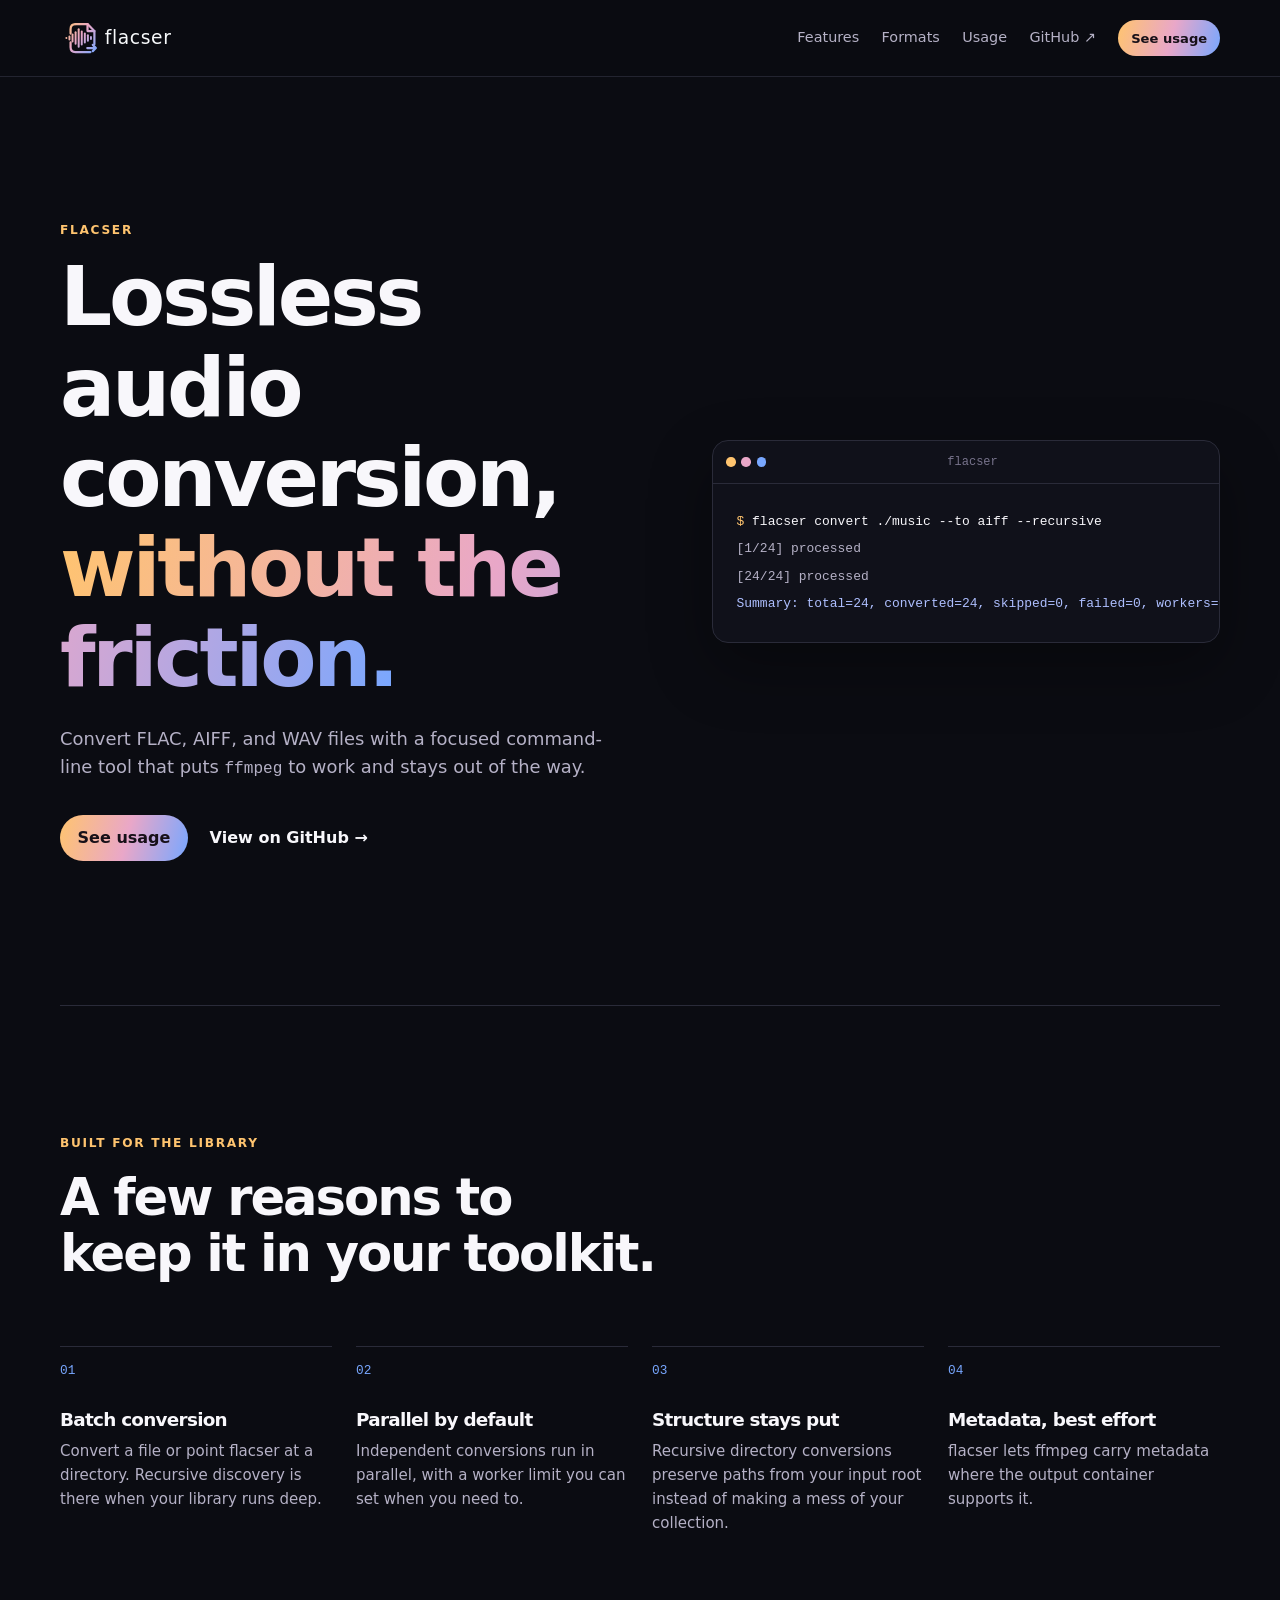
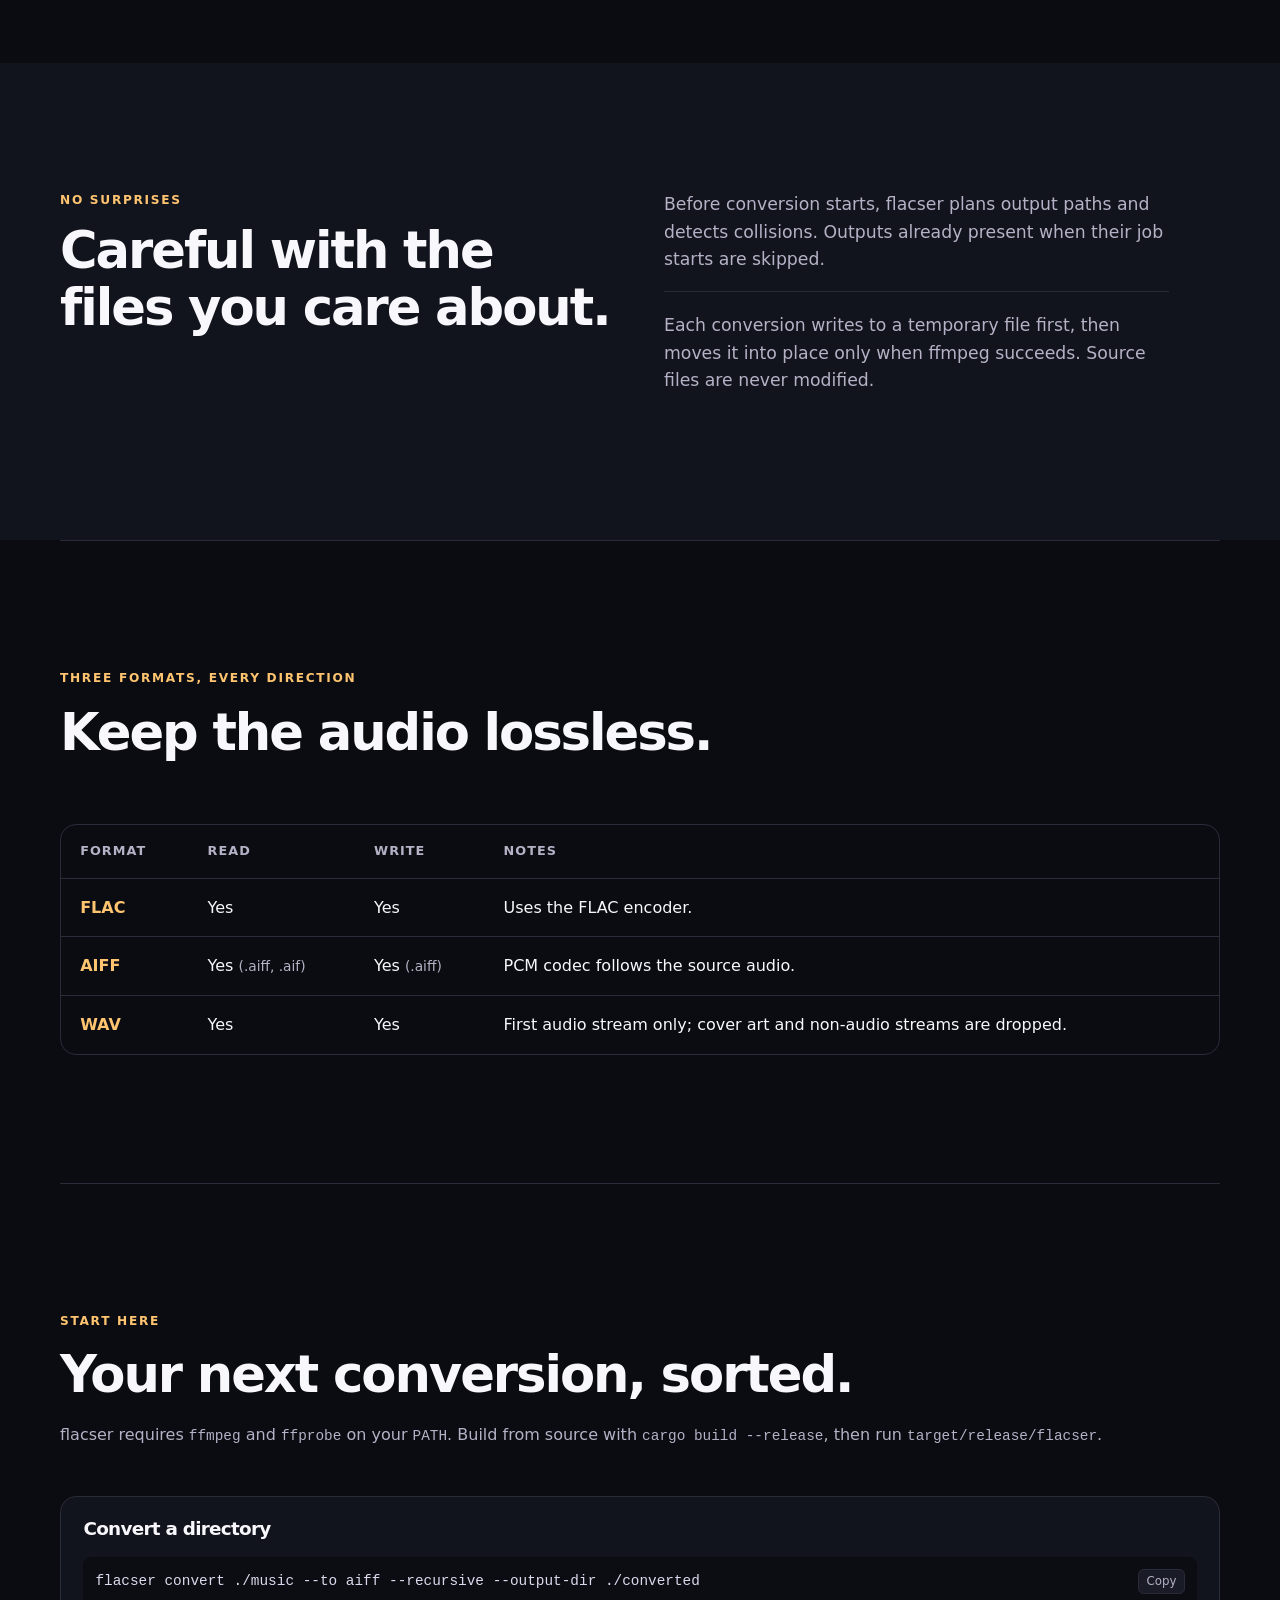
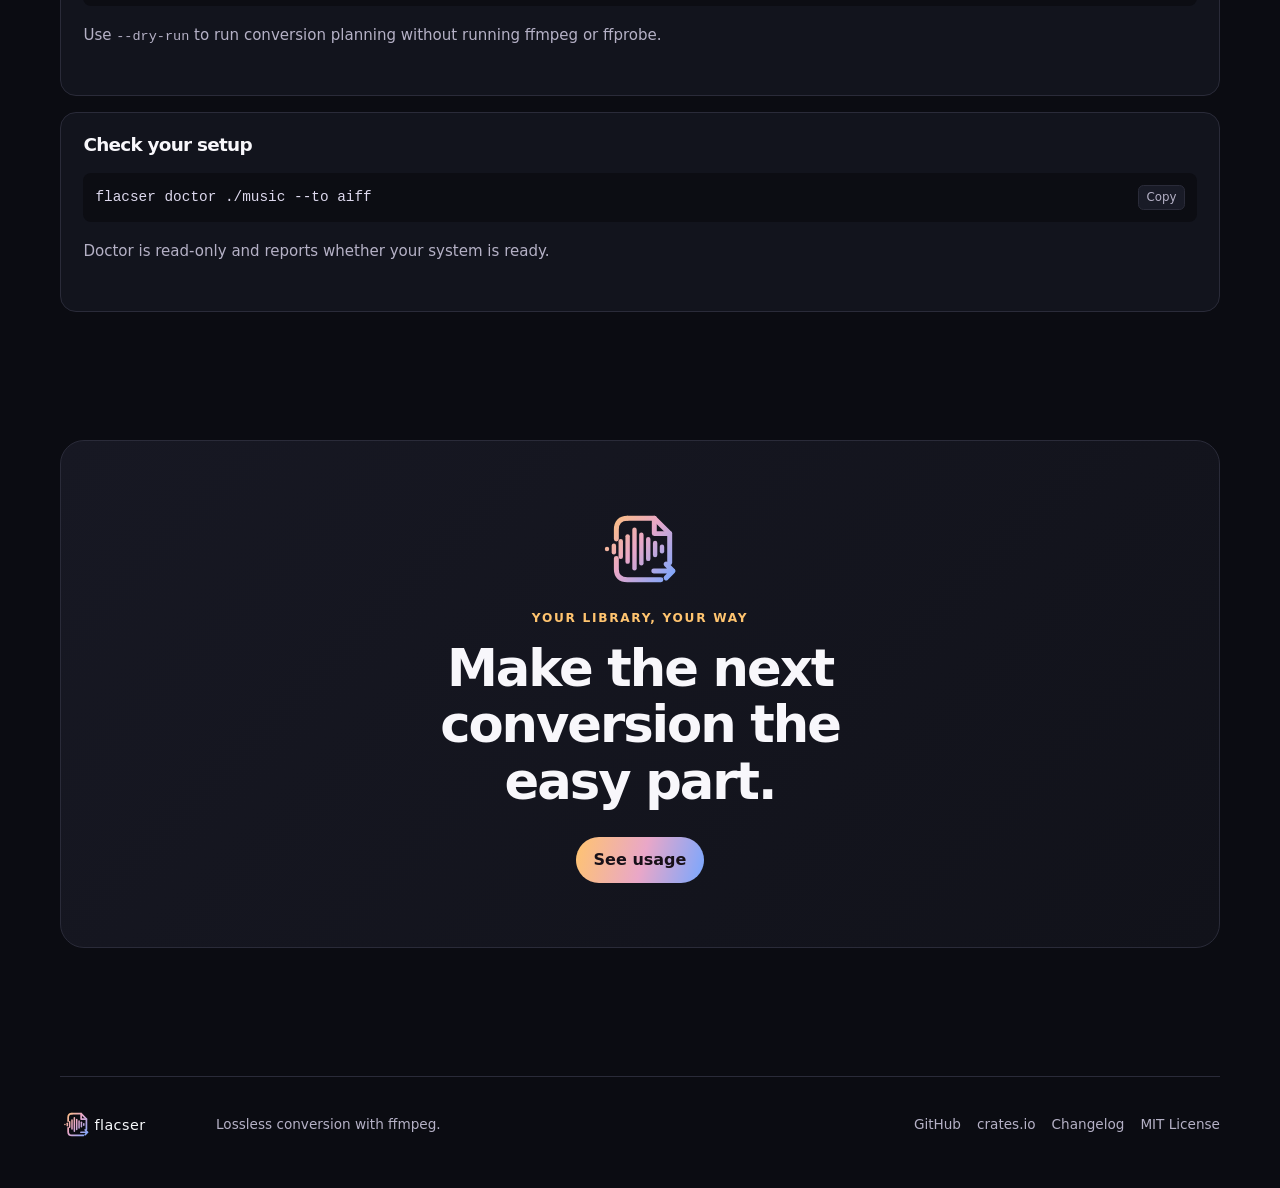
==== website/index.html @ b28b5062 "docs: add flacser landing page" ====
<!doctype html>
<html lang="en">
<head>
  <meta charset="utf-8">
  <meta name="viewport" content="width=device-width, initial-scale=1">
  <title>flacser — Lossless audio conversion, without the friction.</title>
  <meta name="description" content="A fast CLI for converting FLAC, AIFF, and WAV files with ffmpeg.">
  <link rel="canonical" href="https://chrizzlekicks.github.io/flacser/">
  <link rel="icon" href="assets/brand/flacser-icon.svg" type="image/svg+xml">
  <meta property="og:title" content="flacser — Lossless audio conversion, without the friction.">
  <meta property="og:description" content="Convert FLAC, AIFF, and WAV files with a focused CLI built on ffmpeg.">
  <meta property="og:type" content="website">
  <meta property="og:url" content="https://chrizzlekicks.github.io/flacser/">
  <meta property="og:image" content="https://chrizzlekicks.github.io/flacser/assets/images/social-preview.png">
  <meta name="twitter:card" content="summary_large_image">
  <link rel="stylesheet" href="styles.css">
  <script src="script.js" defer></script>
</head>
<body>
  <a class="skip-link" href="#main">Skip to content</a>
  <header class="site-header">
    <nav class="nav container" aria-label="Primary navigation">
      <a class="brand" href="#top" aria-label="flacser home"><img src="assets/brand/flacser-horizontal-dark.svg" alt="flacser"></a>
      <button class="menu-button" type="button" aria-expanded="false" aria-controls="nav-links">Menu</button>
      <div class="nav-links" id="nav-links">
        <a href="#features">Features</a>
        <a href="#formats">Formats</a>
        <a href="#install">Usage</a>
        <a href="https://github.com/chrizzlekicks/flacser">GitHub <span aria-hidden="true">↗</span></a>
        <a class="button button-small" href="#install">See usage</a>
      </div>
    </nav>
  </header>

  <main id="main">
    <section class="hero container" id="top">
      <div class="hero-copy">
        <p class="eyebrow">flacser</p>
        <h1>Lossless audio conversion, <span>without the friction.</span></h1>
        <p class="lede">Convert FLAC, AIFF, and WAV files with a focused command-line tool that puts <code>ffmpeg</code> to work and stays out of the way.</p>
        <div class="actions">
          <a class="button" href="#install">See usage</a>
          <a class="text-link" href="https://github.com/chrizzlekicks/flacser">View on GitHub <span aria-hidden="true">→</span></a>
        </div>
      </div>
      <div class="terminal" aria-label="Terminal example">
        <div class="terminal-bar"><span></span><span></span><span></span><p>flacser</p></div>
        <pre><code><span class="prompt">$</span> flacser convert ./music --to aiff --recursive
<span class="muted">[1/24] processed</span>
<span class="muted">[24/24] processed</span>
<span class="success">Summary: total=24, converted=24, skipped=0, failed=0, workers=7</span></code></pre>
      </div>
    </section>

    <section class="section container" id="features" aria-labelledby="features-title">
      <div class="section-heading"><p class="eyebrow">Built for the library</p><h2 id="features-title">A few reasons to keep it in your toolkit.</h2></div>
      <div class="benefits">
        <article><span class="number">01</span><h3>Batch conversion</h3><p>Convert a file or point flacser at a directory. Recursive discovery is there when your library runs deep.</p></article>
        <article><span class="number">02</span><h3>Parallel by default</h3><p>Independent conversions run in parallel, with a worker limit you can set when you need to.</p></article>
        <article><span class="number">03</span><h3>Structure stays put</h3><p>Recursive directory conversions preserve paths from your input root instead of making a mess of your collection.</p></article>
        <article><span class="number">04</span><h3>Metadata, best effort</h3><p>flacser lets ffmpeg carry metadata where the output container supports it.</p></article>
      </div>
    </section>

    <section class="safety-wrap" id="safety" aria-labelledby="safety-title">
      <div class="section container safety">
        <div><p class="eyebrow">No surprises</p><h2 id="safety-title">Careful with the files you care about.</h2></div>
        <div class="safety-copy"><p>Before conversion starts, flacser plans output paths and detects collisions. Outputs already present when their job starts are skipped.</p><p>Each conversion writes to a temporary file first, then moves it into place only when ffmpeg succeeds. Source files are never modified.</p></div>
      </div>
    </section>

    <section class="section container" id="formats" aria-labelledby="formats-title">
      <div class="section-heading"><p class="eyebrow">Three formats, every direction</p><h2 id="formats-title">Keep the audio lossless.</h2></div>
      <div class="format-table" role="region" aria-label="Supported conversion formats" tabindex="0">
        <table>
          <thead><tr><th scope="col">Format</th><th scope="col">Read</th><th scope="col">Write</th><th scope="col">Notes</th></tr></thead>
          <tbody>
            <tr><th scope="row">FLAC</th><td data-label="Read">Yes</td><td data-label="Write">Yes</td><td data-label="Notes">Uses the FLAC encoder.</td></tr>
            <tr><th scope="row">AIFF</th><td data-label="Read">Yes <span class="subtle">(.aiff, .aif)</span></td><td data-label="Write">Yes <span class="subtle">(.aiff)</span></td><td data-label="Notes">PCM codec follows the source audio.</td></tr>
            <tr><th scope="row">WAV</th><td data-label="Read">Yes</td><td data-label="Write">Yes</td><td data-label="Notes">First audio stream only; cover art and non-audio streams are dropped.</td></tr>
          </tbody>
        </table>
      </div>
    </section>

    <section class="section container install" id="install" aria-labelledby="install-title">
      <div class="section-heading"><p class="eyebrow">Start here</p><h2 id="install-title">Your next conversion, sorted.</h2><p>flacser requires <code>ffmpeg</code> and <code>ffprobe</code> on your <code>PATH</code>. Build from source with <code>cargo build --release</code>, then run <code>target/release/flacser</code>.</p></div>
      <div class="code-grid">
        <article class="code-card"><h3>Convert a directory</h3><div class="command"><code>flacser convert ./music --to aiff --recursive --output-dir ./converted</code><button type="button" class="copy-button" data-copy="flacser convert ./music --to aiff --recursive --output-dir ./converted" aria-label="Copy conversion command">Copy</button></div><p>Use <code>--dry-run</code> to run conversion planning without running ffmpeg or ffprobe.</p></article>
        <article class="code-card"><h3>Check your setup</h3><div class="command"><code>flacser doctor ./music --to aiff</code><button type="button" class="copy-button" data-copy="flacser doctor ./music --to aiff" aria-label="Copy doctor command">Copy</button></div><p>Doctor is read-only and reports whether your system is ready.</p></article>
      </div>
    </section>

    <section class="final-cta container" aria-labelledby="cta-title">
      <img src="assets/brand/flacser-icon.svg" alt="" width="88" height="88">
      <p class="eyebrow">Your library, your way</p><h2 id="cta-title">Make the next conversion the easy part.</h2>
      <a class="button" href="#install">See usage</a>
    </section>
  </main>

  <footer class="footer container">
    <img src="assets/brand/flacser-horizontal-dark.svg" alt="flacser">
    <p>Lossless conversion with ffmpeg.</p>
    <div><a href="https://github.com/chrizzlekicks/flacser">GitHub</a><a href="https://crates.io/crates/flacser">crates.io</a><a href="https://github.com/chrizzlekicks/flacser/blob/main/CHANGELOG.md">Changelog</a><a href="https://github.com/chrizzlekicks/flacser/blob/main/LICENSE">MIT License</a></div>
  </footer>
</body>
</html>
---- website/styles.css ----
:root {
  --bg: #0b0c12;
  --surface: #12141d;
  --surface-raised: #191b27;
  --text: #f8f7fb;
  --muted: #b5b1c6;
  --faint: #77738b;
  --line: #2a2b39;
  --peach: #ffc46f;
  --pink: #e9a7c8;
  --blue: #78a7ff;
  --gradient: linear-gradient(105deg, var(--peach), var(--pink) 52%, var(--blue));
  --sans: "Nunito Sans", "Avenir Next", "Segoe UI", system-ui, sans-serif;
  --mono: "SFMono-Regular", Consolas, "Liberation Mono", monospace;
  --max: 1160px;
  --space: clamp(1.25rem, 3vw, 2rem);
  --radius: 1rem;
}

* { box-sizing: border-box; }
html { scroll-behavior: smooth; }
body { margin: 0; color: var(--text); background: var(--bg); font-family: var(--sans); font-size: 1rem; line-height: 1.6; }
a { color: inherit; text-decoration: none; }
img { display: block; max-width: 100%; }
code, pre { font-family: var(--mono); }
code { font-size: .9em; }
:focus-visible { outline: 3px solid var(--peach); outline-offset: 4px; }
.skip-link { position: fixed; z-index: 10; top: 1rem; left: 1rem; padding: .55rem 1rem; color: #171018; background: var(--peach); transform: translateY(-200%); }
.skip-link:focus { transform: translateY(0); }
.container { width: min(var(--max), calc(100% - 2 * var(--space))); margin-inline: auto; }

.site-header { position: sticky; top: 0; z-index: 4; border-bottom: 1px solid color-mix(in srgb, var(--line) 80%, transparent); background: color-mix(in srgb, var(--bg) 92%, transparent); backdrop-filter: blur(12px); }
.nav { min-height: 4.75rem; display: flex; align-items: center; justify-content: space-between; gap: 1.5rem; }
.brand img { width: 10.75rem; }
.nav-links { display: flex; align-items: center; gap: 1.4rem; color: var(--muted); font-size: .9rem; }
.nav-links > a:not(.button):hover, .footer a:hover, .text-link:hover { color: var(--text); }
.menu-button { display: none; border: 0; padding: .5rem; color: var(--text); background: none; font: inherit; }
.button { display: inline-flex; align-items: center; justify-content: center; min-height: 2.8rem; padding: .65rem 1.1rem; border-radius: 999px; color: #171018; background: var(--gradient); font-weight: 800; transition: transform .2s ease, filter .2s ease; }
.button:hover { transform: translateY(-2px); filter: brightness(1.08); }
.button-small { min-height: 2.25rem; padding: .4rem .8rem; font-size: .82rem; }

.hero { display: grid; grid-template-columns: 1.05fr .95fr; align-items: center; gap: clamp(2.5rem, 7vw, 7rem); min-height: min(760px, calc(100vh - 4.75rem)); padding-block: clamp(5rem, 12vw, 9rem); }
.eyebrow { margin: 0 0 .75rem; color: var(--peach); font-size: .76rem; font-weight: 800; letter-spacing: .14em; text-transform: uppercase; }
h1, h2, h3, p { margin-top: 0; }
h1, h2, h3 { line-height: 1.1; letter-spacing: -.04em; }
h1 { max-width: 11ch; margin-bottom: 1.35rem; font-size: clamp(3rem, 6.4vw, 5.8rem); }
h1 span { background: var(--gradient); -webkit-background-clip: text; background-clip: text; color: transparent; }
h2 { max-width: 18ch; margin-bottom: 1rem; font-size: clamp(2.15rem, 4vw, 3.5rem); }
h3 { margin-bottom: .55rem; font-size: 1.15rem; }
.lede, .section-heading > p:not(.eyebrow), .benefits p, .safety-copy, .code-card p { color: var(--muted); }
.lede { max-width: 52ch; font-size: 1.12rem; }
.actions { display: flex; align-items: center; flex-wrap: wrap; gap: 1.35rem; margin-top: 2rem; }
.text-link { font-weight: 800; }
.terminal { overflow: hidden; border: 1px solid var(--line); border-radius: var(--radius); background: #10111a; box-shadow: 0 1.5rem 4rem #0005; }
.terminal-bar { display: flex; align-items: center; gap: .35rem; min-height: 2.7rem; padding: 0 .85rem; border-bottom: 1px solid var(--line); }
.terminal-bar span { width: .6rem; height: .6rem; border-radius: 50%; background: var(--faint); }
.terminal-bar span:first-child { background: var(--peach); }.terminal-bar span:nth-child(2) { background: var(--pink); }.terminal-bar span:nth-child(3) { background: var(--blue); }
.terminal-bar p { margin: 0 auto; color: var(--faint); font: .75rem var(--mono); transform: translateX(-1rem); }
pre { overflow: auto; margin: 0; padding: 1.5rem; font-size: clamp(.72rem, 1.5vw, .9rem); line-height: 1.9; }
.prompt { color: var(--peach); }.muted { color: var(--muted); }.success { color: #aebfff; }

.section { padding-block: clamp(5rem, 10vw, 8rem); border-top: 1px solid var(--line); }
.section-heading { display: grid; gap: .2rem; margin-bottom: 3rem; }
.section-heading h2 { max-width: 24ch; text-wrap: balance; }
.section-heading > p:not(.eyebrow) { margin-bottom: 0; }
.benefits { display: grid; grid-template-columns: repeat(4, 1fr); gap: 1.5rem; }
.benefits article { padding-top: 1rem; border-top: 1px solid var(--line); }
.benefits p, .code-card p { margin-bottom: 0; font-size: .94rem; }
.number { display: block; margin-bottom: 2rem; color: var(--blue); font: .8rem var(--mono); }
.safety-wrap { background: var(--surface); }
.safety { display: grid; grid-template-columns: 1fr 1fr; gap: 3rem; border-top: 0; }
.safety-copy { max-width: 46ch; font-size: 1.08rem; }
.safety-copy p + p { padding-top: 1.25rem; border-top: 1px solid var(--line); }
.format-table { overflow-x: auto; border: 1px solid var(--line); border-radius: var(--radius); }
table { width: 100%; border-collapse: collapse; text-align: left; }
th, td { padding: 1rem 1.2rem; border-bottom: 1px solid var(--line); }
thead { color: var(--muted); font-size: .8rem; text-transform: uppercase; letter-spacing: .08em; } tbody tr:last-child > * { border-bottom: 0; } tbody th { color: var(--peach); } .subtle { color: var(--muted); font-size: .86em; }
.code-grid { display: grid; grid-template-columns: 1fr; grid-auto-rows: 1fr; gap: 1rem; }
.code-card { min-height: 12.5rem; padding: 1.4rem; border: 1px solid var(--line); border-radius: var(--radius); background: var(--surface); }
.command { display: flex; align-items: center; justify-content: space-between; gap: .75rem; margin: 1.1rem 0; padding: .75rem; border-radius: .5rem; color: #ddd8ed; background: #0c0d13; }
.command code { overflow-x: auto; white-space: nowrap; }.copy-button { flex: none; border: 1px solid var(--line); border-radius: .35rem; padding: .28rem .45rem; color: var(--muted); background: var(--surface-raised); font: .74rem var(--sans); cursor: pointer; }.copy-button:hover { color: var(--text); }
.final-cta { margin-bottom: clamp(5rem, 10vw, 8rem); padding: clamp(2rem, 6vw, 4rem); border: 1px solid var(--line); border-radius: calc(var(--radius) * 1.5); background: linear-gradient(135deg, #171823, #11121a); text-align: center; }.final-cta img { width: 5.5rem; margin: 0 auto 1rem; }.final-cta h2 { max-width: 15ch; margin-inline: auto; }.final-cta .button { margin-top: .75rem; }
.footer { display: grid; grid-template-columns: auto 1fr auto; align-items: center; gap: 1.5rem; padding: 2rem 0 3rem; border-top: 1px solid var(--line); color: var(--muted); font-size: .85rem; }.footer img { width: 8.25rem; }.footer p { margin: 0; }.footer div { display: flex; flex-wrap: wrap; justify-content: end; gap: 1rem; }

@media (max-width: 800px) { .menu-button { display: block; }.nav-links { display: none; position: absolute; top: 4.75rem; right: var(--space); left: var(--space); align-items: stretch; padding: 1rem; border: 1px solid var(--line); border-radius: 0 0 var(--radius) var(--radius); background: var(--surface); }.nav-links.is-open { display: flex; flex-direction: column; }.nav-links .button { margin-top: .4rem; }.hero, .safety { grid-template-columns: 1fr; }.hero { min-height: auto; }.benefits, .code-grid { grid-template-columns: repeat(2, 1fr); }.footer { grid-template-columns: 1fr; }.footer div { justify-content: start; } }
@media (max-width: 520px) {
  :root { --space: 1rem; }
  .nav { min-height: 4.25rem; }.brand img { width: 9rem; }.nav-links { top: 4.25rem; }
  .hero { gap: 2.5rem; padding-block: 3.5rem; }.hero h1 { font-size: clamp(2.65rem, 13vw, 3.25rem); }
  .benefits, .code-grid { grid-template-columns: 1fr; }.actions { align-items: flex-start; flex-direction: column; gap: 1rem; }.button { width: 100%; }
  .terminal { margin-inline: -.25rem; border-radius: .7rem; }.terminal-bar { min-height: 2.4rem; } pre { padding: 1rem; font-size: .72rem; }
  .format-table { margin-inline: 0; overflow: visible; border: 0; }.format-table table, .format-table tbody, .format-table tr, .format-table th, .format-table td { display: block; width: 100%; }
  .format-table thead { position: absolute; width: 1px; height: 1px; overflow: hidden; clip: rect(0 0 0 0); }.format-table tbody { display: grid; gap: .75rem; }
  .format-table tbody tr { padding: .85rem; border: 1px solid var(--line); border-radius: .7rem; }.format-table tbody th { padding: 0 0 .65rem; border-bottom: 1px solid var(--line); }
  .format-table tbody td { display: grid; grid-template-columns: 5.5rem minmax(0, 1fr); align-items: baseline; gap: .5rem; min-width: 0; padding: .55rem 0; border-bottom: 1px solid var(--line); }.format-table tbody td:last-child { border-bottom: 0; padding-bottom: 0; }.format-table tbody td::before { content: attr(data-label); color: var(--muted); font-size: .78rem; font-weight: 700; text-transform: uppercase; letter-spacing: .06em; }
  .code-card { min-width: 0; padding: 1.1rem; }.command { display: grid; grid-template-columns: minmax(0, 1fr) auto; align-items: start; padding: .65rem; }.command code { min-width: 0; overflow-x: auto; white-space: nowrap; overflow-wrap: normal; }.copy-button { padding: .35rem .4rem; }
  .footer { gap: 1rem; }.footer div { gap: .75rem; }
}
@media (prefers-reduced-motion: reduce) { html { scroll-behavior: auto; } *, *::before, *::after { transition-duration: .01ms !important; animation-duration: .01ms !important; animation-iteration-count: 1 !important; } }
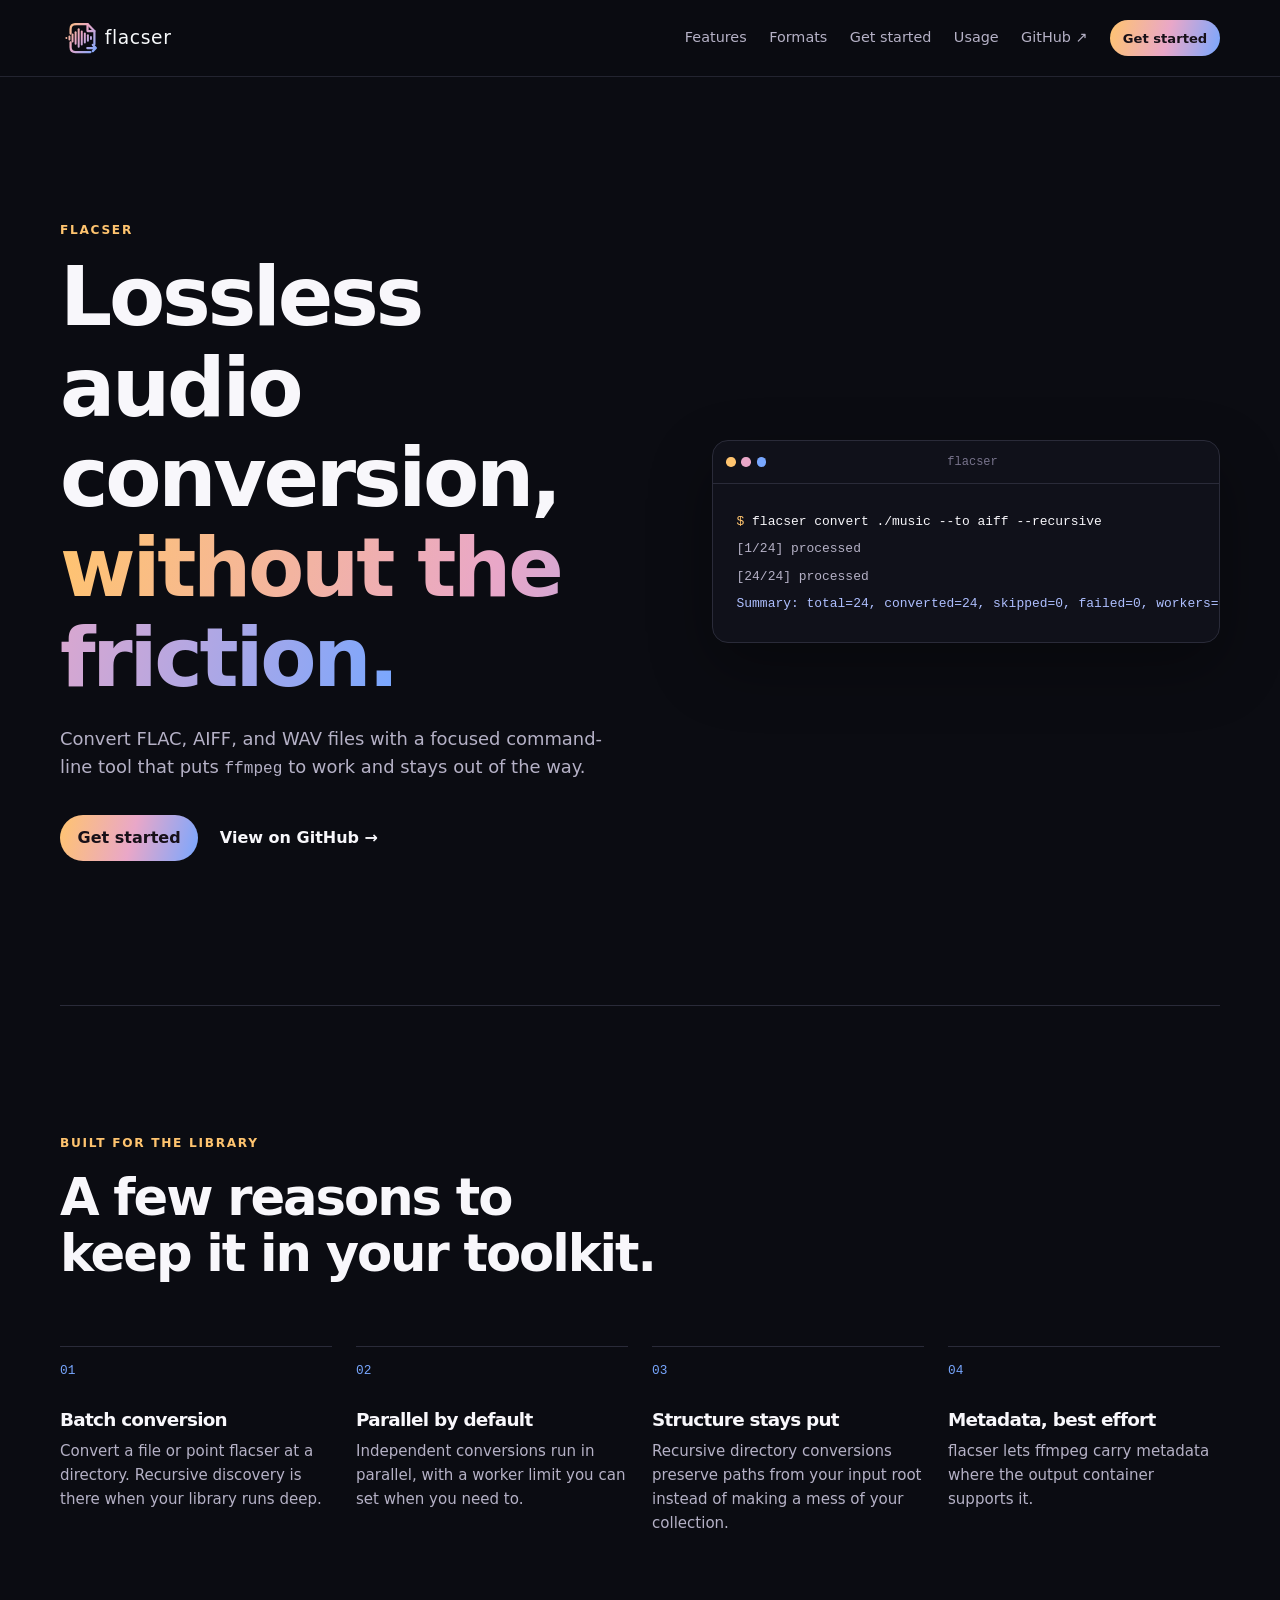
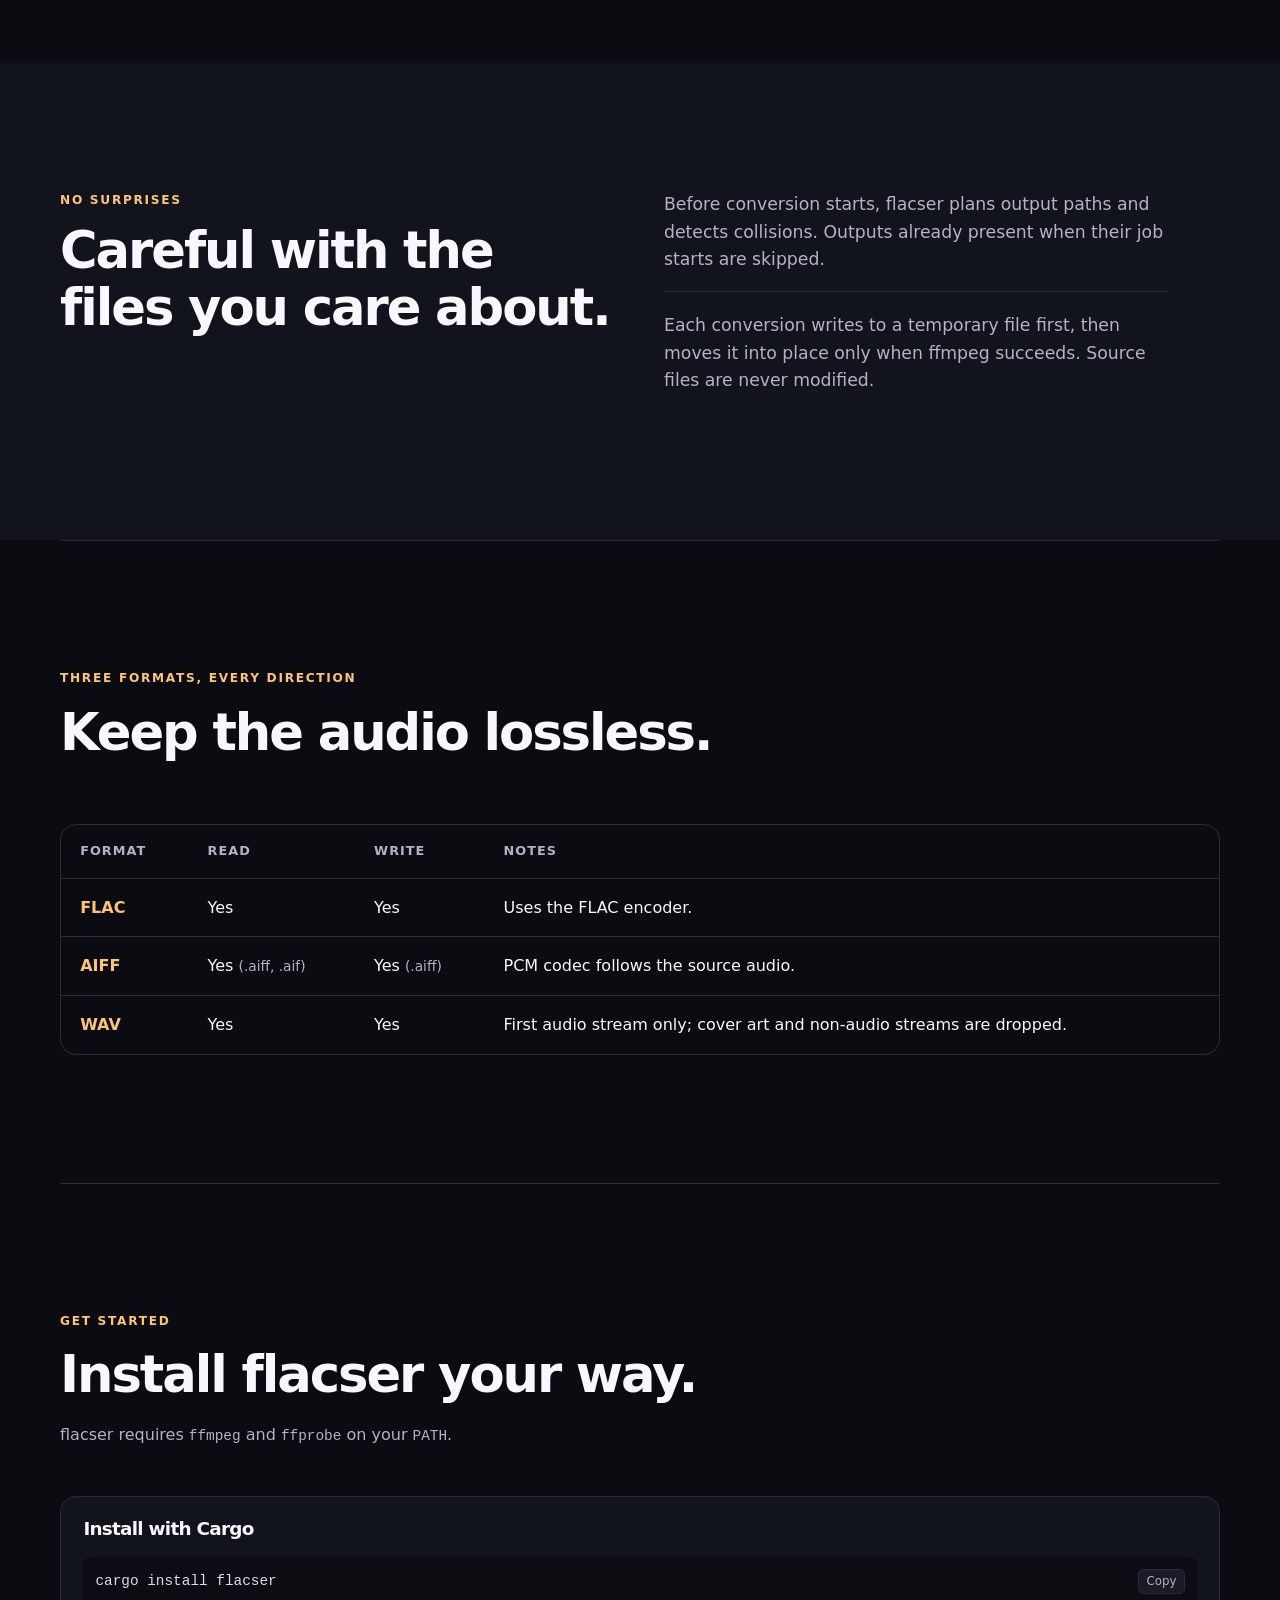
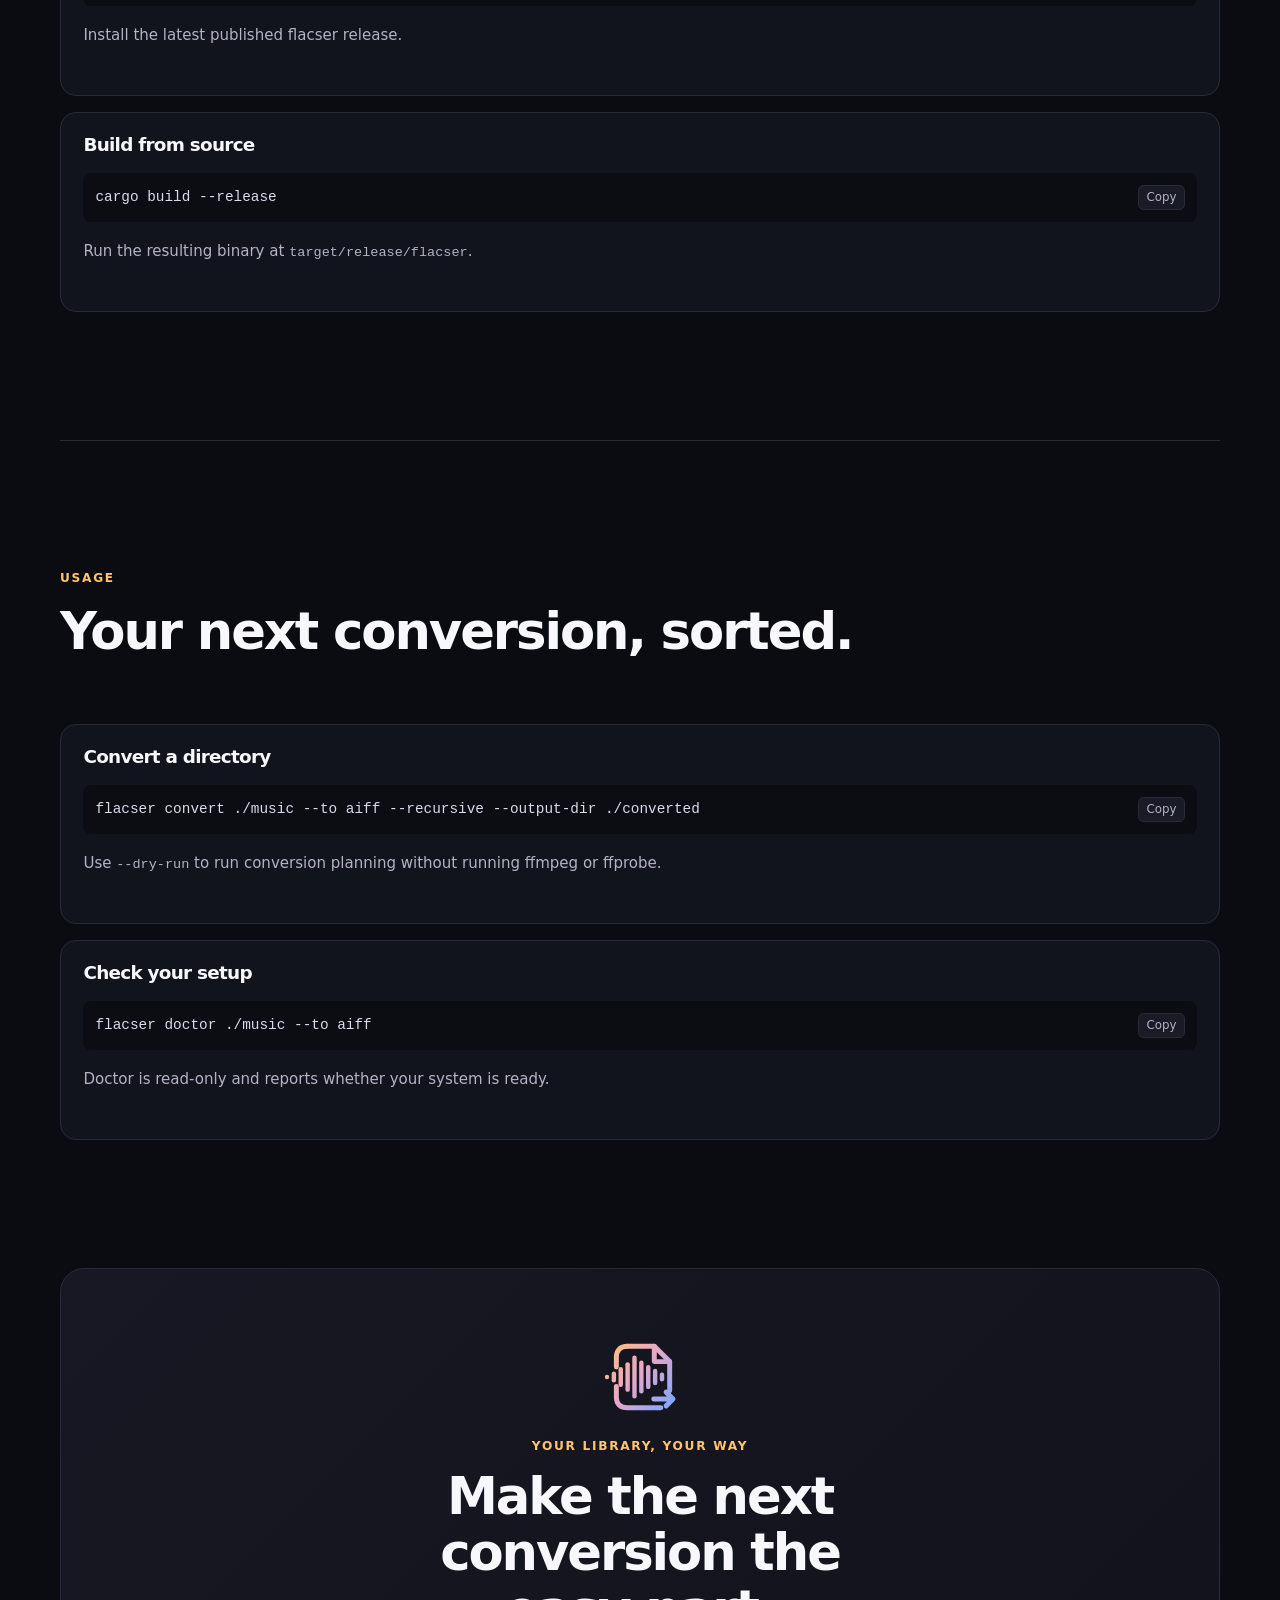
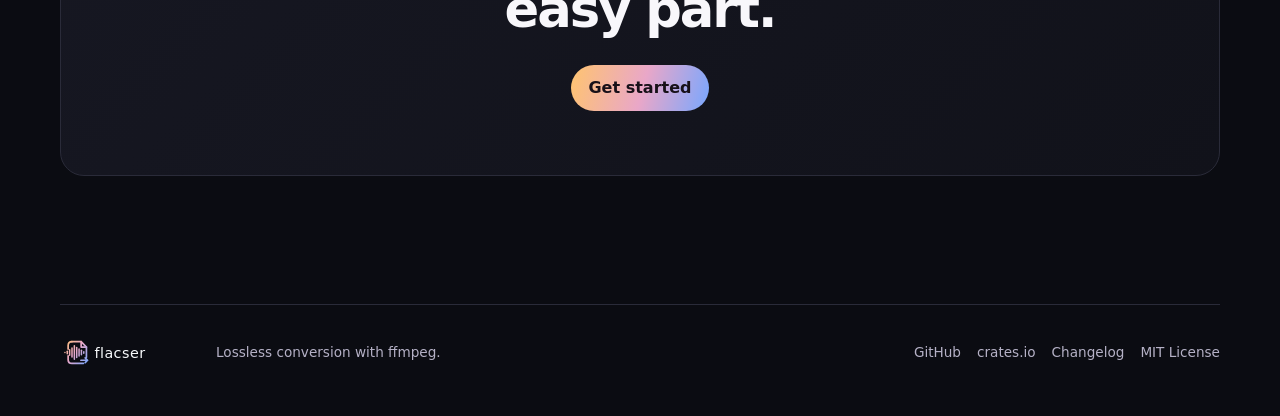
==== commit 051fdcc9: "docs: add installation options" ====
--- a/website/index.html
+++ b/website/index.html
@@ -25,9 +25,10 @@
       <div class="nav-links" id="nav-links">
         <a href="#features">Features</a>
         <a href="#formats">Formats</a>
-        <a href="#install">Usage</a>
+        <a href="#get-started">Get started</a>
+        <a href="#usage">Usage</a>
         <a href="https://github.com/chrizzlekicks/flacser">GitHub <span aria-hidden="true">↗</span></a>
-        <a class="button button-small" href="#install">See usage</a>
+        <a class="button button-small" href="#get-started">Get started</a>
       </div>
     </nav>
   </header>
@@ -39,7 +40,7 @@
         <h1>Lossless audio conversion, <span>without the friction.</span></h1>
         <p class="lede">Convert FLAC, AIFF, and WAV files with a focused command-line tool that puts <code>ffmpeg</code> to work and stays out of the way.</p>
         <div class="actions">
-          <a class="button" href="#install">See usage</a>
+          <a class="button" href="#get-started">Get started</a>
           <a class="text-link" href="https://github.com/chrizzlekicks/flacser">View on GitHub <span aria-hidden="true">→</span></a>
         </div>
       </div>
@@ -83,8 +84,16 @@
       </div>
     </section>
 
-    <section class="section container install" id="install" aria-labelledby="install-title">
-      <div class="section-heading"><p class="eyebrow">Start here</p><h2 id="install-title">Your next conversion, sorted.</h2><p>flacser requires <code>ffmpeg</code> and <code>ffprobe</code> on your <code>PATH</code>. Build from source with <code>cargo build --release</code>, then run <code>target/release/flacser</code>.</p></div>
+    <section class="section container" id="get-started" aria-labelledby="get-started-title">
+      <div class="section-heading"><p class="eyebrow">Get started</p><h2 id="get-started-title">Install flacser your way.</h2><p>flacser requires <code>ffmpeg</code> and <code>ffprobe</code> on your <code>PATH</code>.</p></div>
+      <div class="code-grid">
+        <article class="code-card"><h3>Install with Cargo</h3><div class="command"><code>cargo install flacser</code><button type="button" class="copy-button" data-copy="cargo install flacser" aria-label="Copy Cargo install command">Copy</button></div><p>Install the latest published flacser release.</p></article>
+        <article class="code-card"><h3>Build from source</h3><div class="command"><code>cargo build --release</code><button type="button" class="copy-button" data-copy="cargo build --release" aria-label="Copy build command">Copy</button></div><p>Run the resulting binary at <code>target/release/flacser</code>.</p></article>
+      </div>
+    </section>
+
+    <section class="section container install" id="usage" aria-labelledby="usage-title">
+      <div class="section-heading"><p class="eyebrow">Usage</p><h2 id="usage-title">Your next conversion, sorted.</h2></div>
       <div class="code-grid">
         <article class="code-card"><h3>Convert a directory</h3><div class="command"><code>flacser convert ./music --to aiff --recursive --output-dir ./converted</code><button type="button" class="copy-button" data-copy="flacser convert ./music --to aiff --recursive --output-dir ./converted" aria-label="Copy conversion command">Copy</button></div><p>Use <code>--dry-run</code> to run conversion planning without running ffmpeg or ffprobe.</p></article>
         <article class="code-card"><h3>Check your setup</h3><div class="command"><code>flacser doctor ./music --to aiff</code><button type="button" class="copy-button" data-copy="flacser doctor ./music --to aiff" aria-label="Copy doctor command">Copy</button></div><p>Doctor is read-only and reports whether your system is ready.</p></article>
@@ -94,7 +103,7 @@
     <section class="final-cta container" aria-labelledby="cta-title">
       <img src="assets/brand/flacser-icon.svg" alt="" width="88" height="88">
       <p class="eyebrow">Your library, your way</p><h2 id="cta-title">Make the next conversion the easy part.</h2>
-      <a class="button" href="#install">See usage</a>
+      <a class="button" href="#get-started">Get started</a>
     </section>
   </main>
 
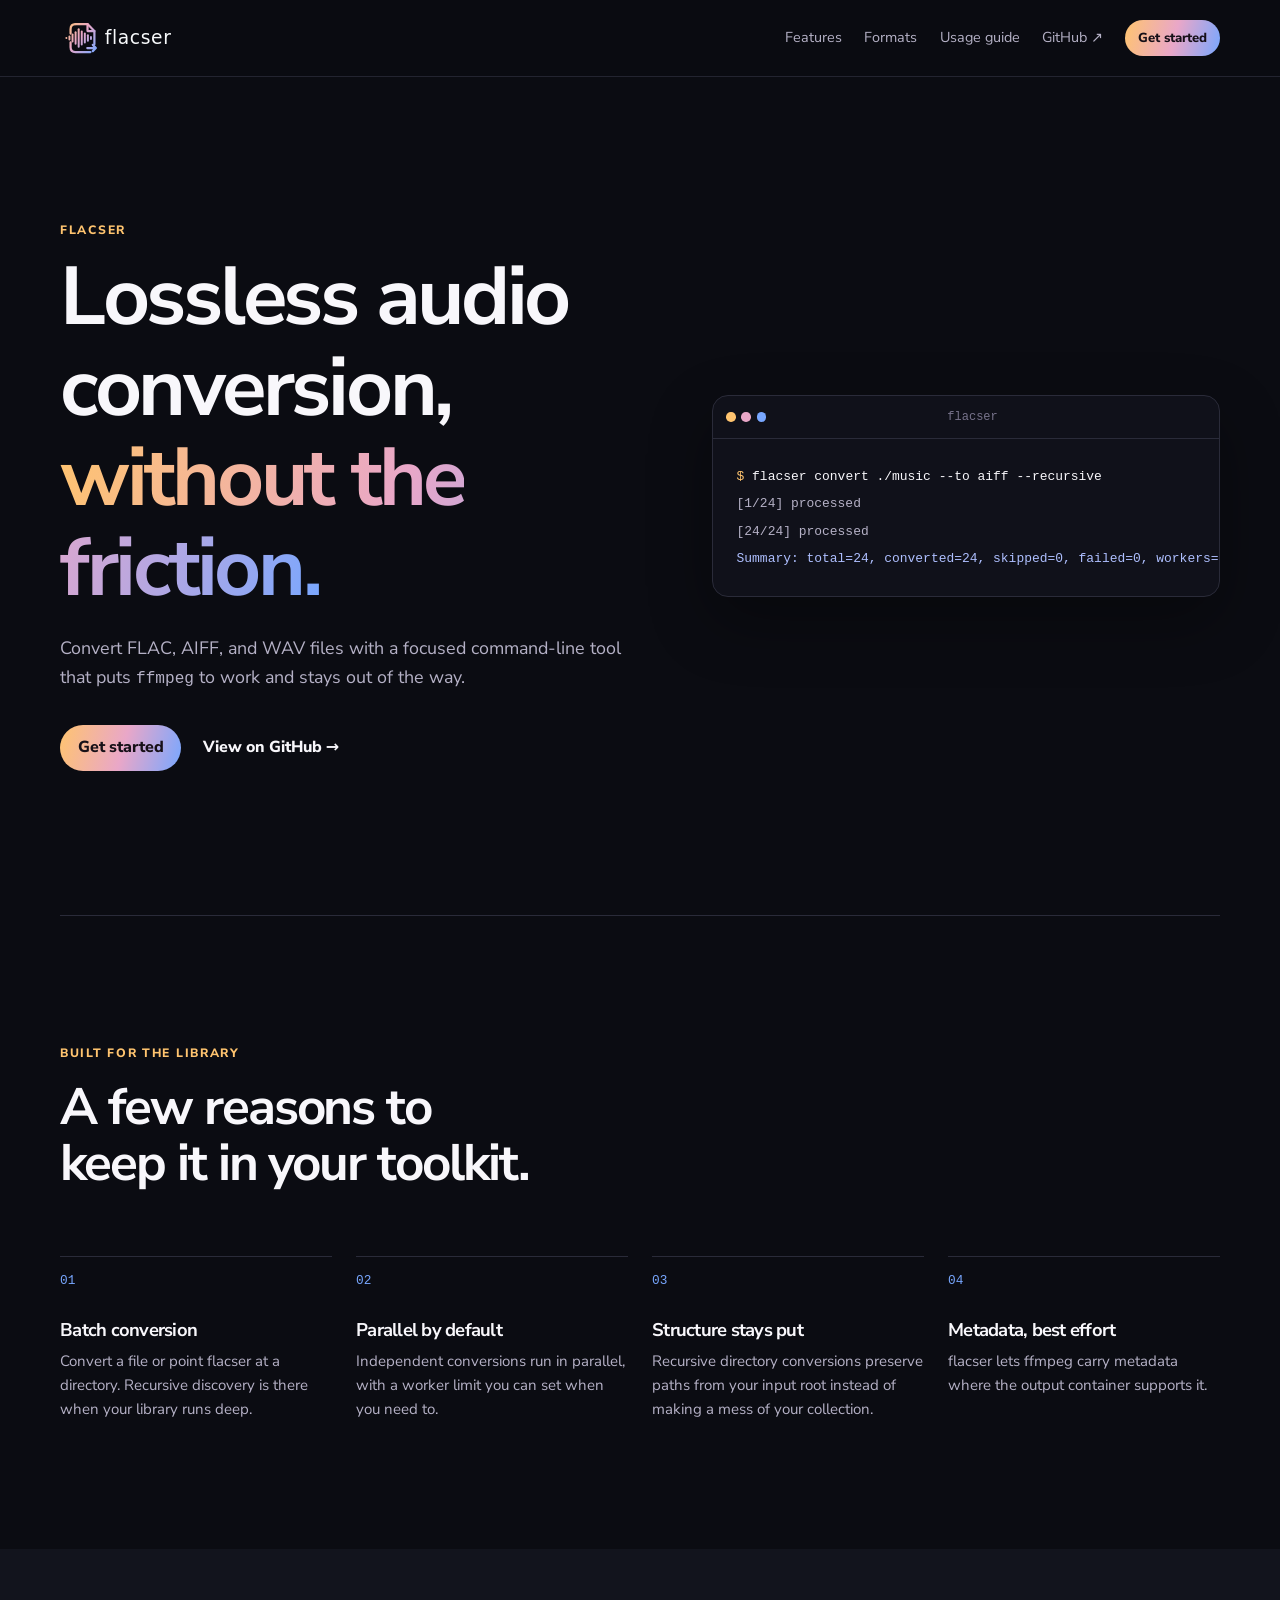
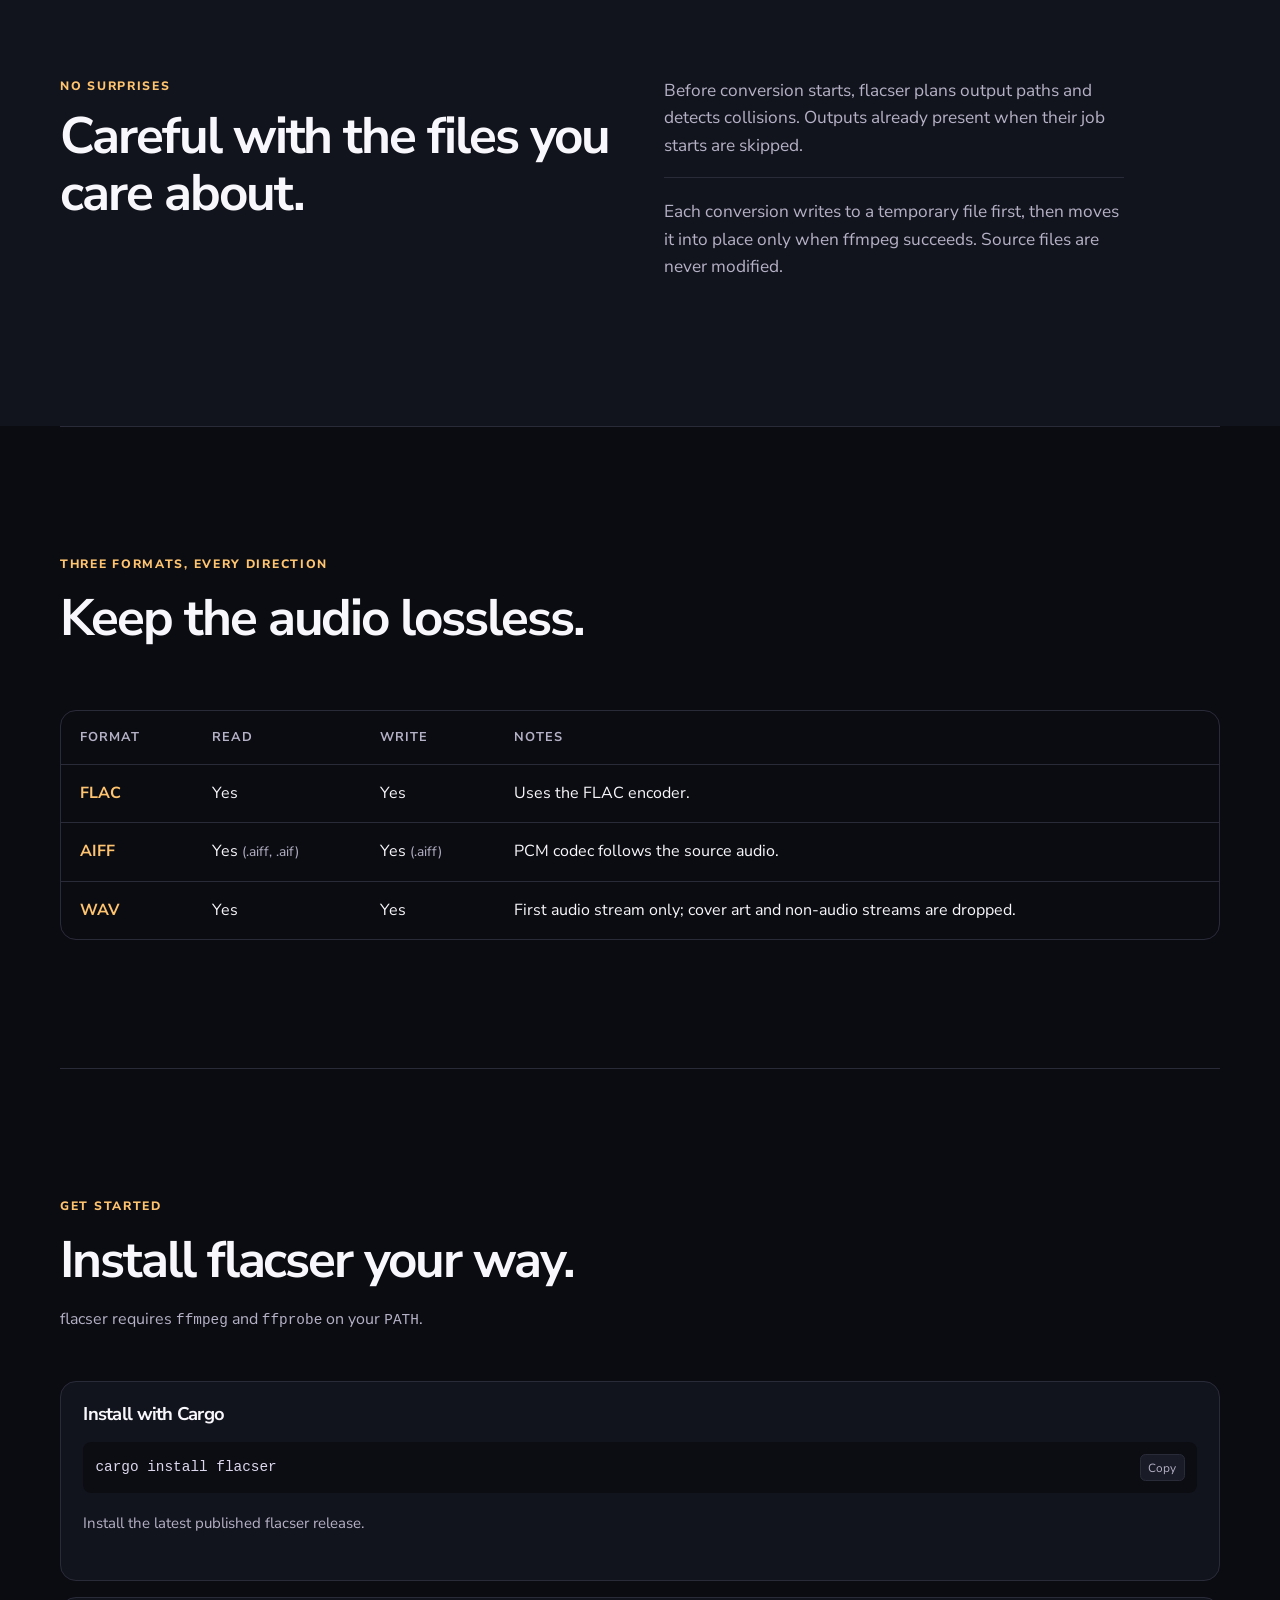
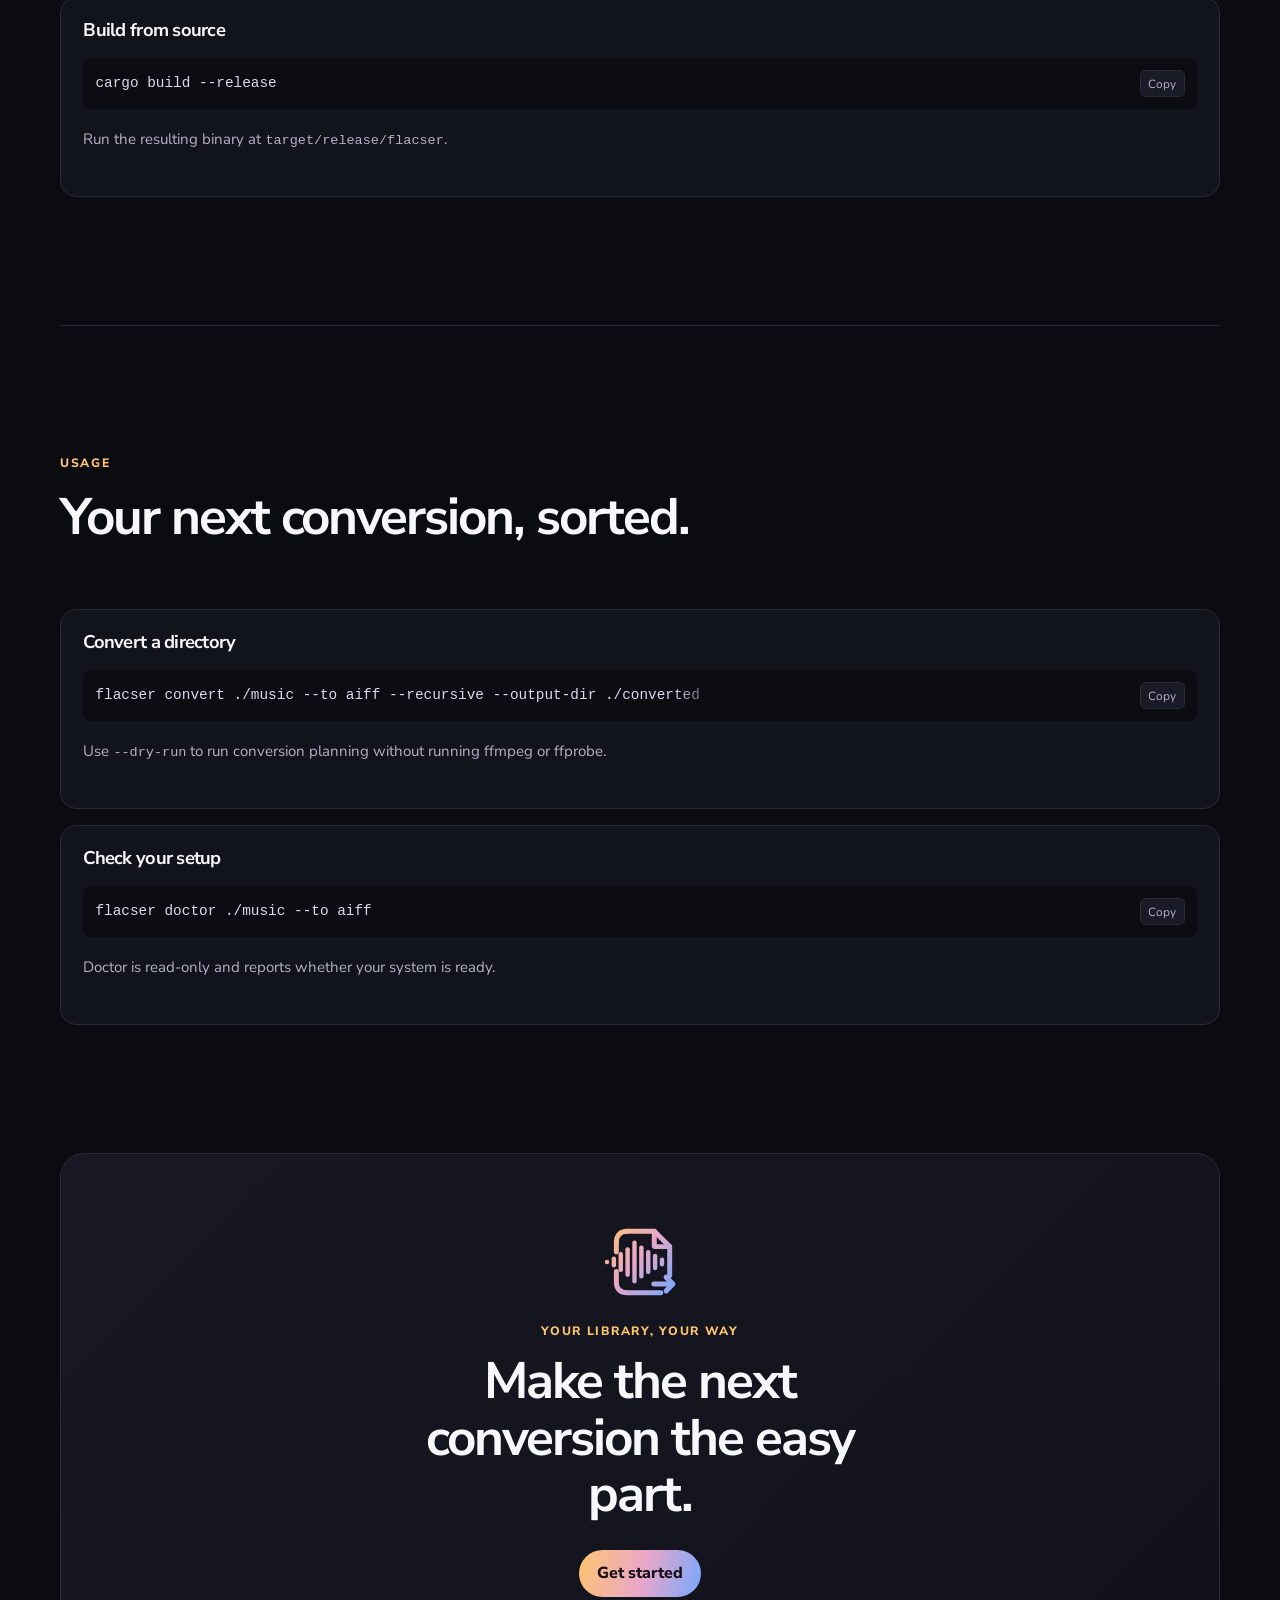
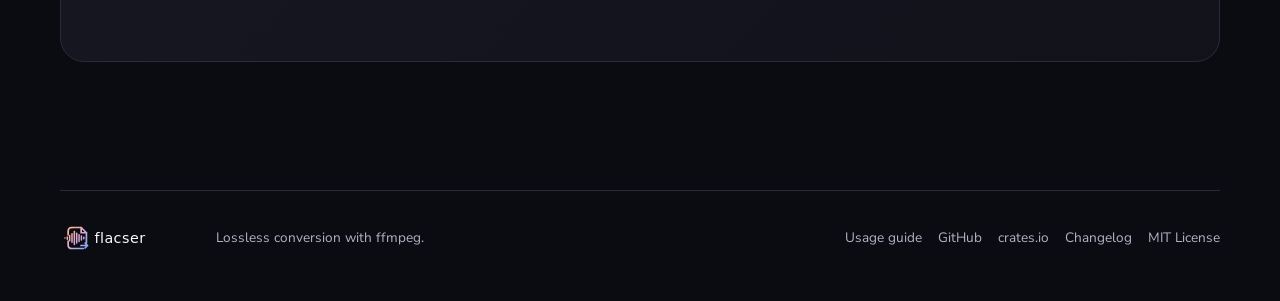
==== commit 09c6f6e9: "doc(flacser): add usage page to website" ====
--- a/website/index.html
+++ b/website/index.html
@@ -13,6 +13,9 @@
   <meta property="og:url" content="https://chrizzlekicks.github.io/flacser/">
   <meta property="og:image" content="https://chrizzlekicks.github.io/flacser/assets/images/social-preview.png">
   <meta name="twitter:card" content="summary_large_image">
+  <link rel="preconnect" href="https://fonts.googleapis.com">
+  <link rel="preconnect" href="https://fonts.gstatic.com" crossorigin>
+  <link href="https://fonts.googleapis.com/css2?family=Nunito+Sans:wght@400..800&display=swap" rel="stylesheet">
   <link rel="stylesheet" href="styles.css">
   <script src="script.js" defer></script>
 </head>
@@ -25,8 +28,7 @@
       <div class="nav-links" id="nav-links">
         <a href="#features">Features</a>
         <a href="#formats">Formats</a>
-        <a href="#get-started">Get started</a>
-        <a href="#usage">Usage</a>
+        <a href="usage.html">Usage guide</a>
         <a href="https://github.com/chrizzlekicks/flacser">GitHub <span aria-hidden="true">↗</span></a>
         <a class="button button-small" href="#get-started">Get started</a>
       </div>
@@ -110,7 +112,7 @@
   <footer class="footer container">
     <img src="assets/brand/flacser-horizontal-dark.svg" alt="flacser">
     <p>Lossless conversion with ffmpeg.</p>
-    <div><a href="https://github.com/chrizzlekicks/flacser">GitHub</a><a href="https://crates.io/crates/flacser">crates.io</a><a href="https://github.com/chrizzlekicks/flacser/blob/main/CHANGELOG.md">Changelog</a><a href="https://github.com/chrizzlekicks/flacser/blob/main/LICENSE">MIT License</a></div>
+    <div><a href="usage.html">Usage guide</a><a href="https://github.com/chrizzlekicks/flacser">GitHub</a><a href="https://crates.io/crates/flacser">crates.io</a><a href="https://github.com/chrizzlekicks/flacser/blob/main/CHANGELOG.md">Changelog</a><a href="https://github.com/chrizzlekicks/flacser/blob/main/LICENSE">MIT License</a></div>
   </footer>
 </body>
 </html>
--- a/website/styles.css
+++ b/website/styles.css
@@ -10,7 +10,7 @@
   --pink: #e9a7c8;
   --blue: #78a7ff;
   --gradient: linear-gradient(105deg, var(--peach), var(--pink) 52%, var(--blue));
-  --sans: "Nunito Sans", "Avenir Next", "Segoe UI", system-ui, sans-serif;
+  --sans: "Nunito Sans", system-ui, sans-serif;
   --mono: "SFMono-Regular", Consolas, "Liberation Mono", monospace;
   --max: 1160px;
   --space: clamp(1.25rem, 3vw, 2rem);
@@ -18,7 +18,7 @@
 }
 
 * { box-sizing: border-box; }
-html { scroll-behavior: smooth; }
+html { scroll-behavior: smooth; scroll-padding-top: 5.5rem; }
 body { margin: 0; color: var(--text); background: var(--bg); font-family: var(--sans); font-size: 1rem; line-height: 1.6; }
 a { color: inherit; text-decoration: none; }
 img { display: block; max-width: 100%; }
@@ -78,16 +78,19 @@
 .code-grid { display: grid; grid-template-columns: 1fr; grid-auto-rows: 1fr; gap: 1rem; }
 .code-card { min-height: 12.5rem; padding: 1.4rem; border: 1px solid var(--line); border-radius: var(--radius); background: var(--surface); }
 .command { display: flex; align-items: center; justify-content: space-between; gap: .75rem; margin: 1.1rem 0; padding: .75rem; border-radius: .5rem; color: #ddd8ed; background: #0c0d13; }
-.command code { overflow-x: auto; white-space: nowrap; }.copy-button { flex: none; border: 1px solid var(--line); border-radius: .35rem; padding: .28rem .45rem; color: var(--muted); background: var(--surface-raised); font: .74rem var(--sans); cursor: pointer; }.copy-button:hover { color: var(--text); }
+.command code { overflow-x: auto; padding-right: 1.5rem; white-space: nowrap; -webkit-mask-image: linear-gradient(90deg, #000 92%, transparent); mask-image: linear-gradient(90deg, #000 92%, transparent); }.copy-button { flex: none; border: 1px solid var(--line); border-radius: .35rem; padding: .28rem .45rem; color: var(--muted); background: var(--surface-raised); font: .74rem var(--sans); cursor: pointer; }.copy-button:hover { color: var(--text); }
 .final-cta { margin-bottom: clamp(5rem, 10vw, 8rem); padding: clamp(2rem, 6vw, 4rem); border: 1px solid var(--line); border-radius: calc(var(--radius) * 1.5); background: linear-gradient(135deg, #171823, #11121a); text-align: center; }.final-cta img { width: 5.5rem; margin: 0 auto 1rem; }.final-cta h2 { max-width: 15ch; margin-inline: auto; }.final-cta .button { margin-top: .75rem; }
 .footer { display: grid; grid-template-columns: auto 1fr auto; align-items: center; gap: 1.5rem; padding: 2rem 0 3rem; border-top: 1px solid var(--line); color: var(--muted); font-size: .85rem; }.footer img { width: 8.25rem; }.footer p { margin: 0; }.footer div { display: flex; flex-wrap: wrap; justify-content: end; gap: 1rem; }
 
+.docs-hero { padding-block: clamp(4rem, 9vw, 7rem) clamp(3rem, 7vw, 5rem); border-bottom: 1px solid var(--line); }.docs-hero h1 { max-width: 13ch; font-size: clamp(3rem, 6vw, 5.2rem); }.docs-layout { display: grid; grid-template-columns: 12rem minmax(0, 1fr); gap: clamp(2.5rem, 7vw, 7rem); padding-block: clamp(4rem, 8vw, 7rem); }.docs-toc { align-self: start; position: sticky; top: 6.5rem; display: grid; gap: .5rem; font-size: .9rem; color: var(--muted); }.docs-toc .eyebrow { margin-bottom: .25rem; }.docs-toc a:hover { color: var(--text); }.docs-content { max-width: 48rem; }.docs-content section + section { padding-top: clamp(4rem, 8vw, 6rem); border-top: 1px solid var(--line); }.docs-content h2 { max-width: 20ch; font-size: clamp(1.6rem, 3vw, 2.1rem); text-wrap: balance; }.docs-content h3 { margin-top: 2rem; font-size: 1.25rem; }.docs-content p, .docs-content li, .docs-list { color: var(--muted); }.docs-cards { grid-template-columns: repeat(2, 1fr); margin-bottom: 1.5rem; }.docs-cards .code-card { min-width: 0; min-height: 0; }.callout { margin: 2rem 0; padding: 1.35rem; border: 1px solid var(--line); border-left: 3px solid var(--peach); border-radius: var(--radius); background: var(--surface); }.callout h3, .docs-cards h3 { margin-top: 0; }.callout p { margin-bottom: 1rem; }.docs-list { margin: 1.5rem 0; }.docs-list div { display: grid; grid-template-columns: minmax(10rem, .8fr) 2fr; gap: 1rem; padding: 1rem 0; border-top: 1px solid var(--line); }.docs-list div:last-child { border-bottom: 1px solid var(--line); }.docs-list dt { color: var(--text); font-weight: 800; }.docs-list dd { margin: 0; }.docs-bullets { padding-left: 1.2rem; color: var(--muted); }.docs-bullets li + li { margin-top: .8rem; }
+
+@media (max-width: 900px) { .benefits { grid-template-columns: repeat(2, 1fr); }.docs-layout { grid-template-columns: 1fr; }.docs-toc { position: static; grid-template-columns: repeat(2, 1fr); padding-bottom: 2rem; border-bottom: 1px solid var(--line); }.docs-toc .eyebrow { grid-column: 1 / -1; } }
 @media (max-width: 800px) { .menu-button { display: block; }.nav-links { display: none; position: absolute; top: 4.75rem; right: var(--space); left: var(--space); align-items: stretch; padding: 1rem; border: 1px solid var(--line); border-radius: 0 0 var(--radius) var(--radius); background: var(--surface); }.nav-links.is-open { display: flex; flex-direction: column; }.nav-links .button { margin-top: .4rem; }.hero, .safety { grid-template-columns: 1fr; }.hero { min-height: auto; }.benefits, .code-grid { grid-template-columns: repeat(2, 1fr); }.footer { grid-template-columns: 1fr; }.footer div { justify-content: start; } }
 @media (max-width: 520px) {
   :root { --space: 1rem; }
   .nav { min-height: 4.25rem; }.brand img { width: 9rem; }.nav-links { top: 4.25rem; }
   .hero { gap: 2.5rem; padding-block: 3.5rem; }.hero h1 { font-size: clamp(2.65rem, 13vw, 3.25rem); }
-  .benefits, .code-grid { grid-template-columns: 1fr; }.actions { align-items: flex-start; flex-direction: column; gap: 1rem; }.button { width: 100%; }
+  .benefits, .code-grid, .docs-cards { grid-template-columns: 1fr; }.docs-toc { grid-template-columns: 1fr; }.docs-list div { grid-template-columns: 1fr; gap: .25rem; }.actions { align-items: flex-start; flex-direction: column; gap: 1rem; }.button { width: 100%; }
   .terminal { margin-inline: -.25rem; border-radius: .7rem; }.terminal-bar { min-height: 2.4rem; } pre { padding: 1rem; font-size: .72rem; }
   .format-table { margin-inline: 0; overflow: visible; border: 0; }.format-table table, .format-table tbody, .format-table tr, .format-table th, .format-table td { display: block; width: 100%; }
   .format-table thead { position: absolute; width: 1px; height: 1px; overflow: hidden; clip: rect(0 0 0 0); }.format-table tbody { display: grid; gap: .75rem; }
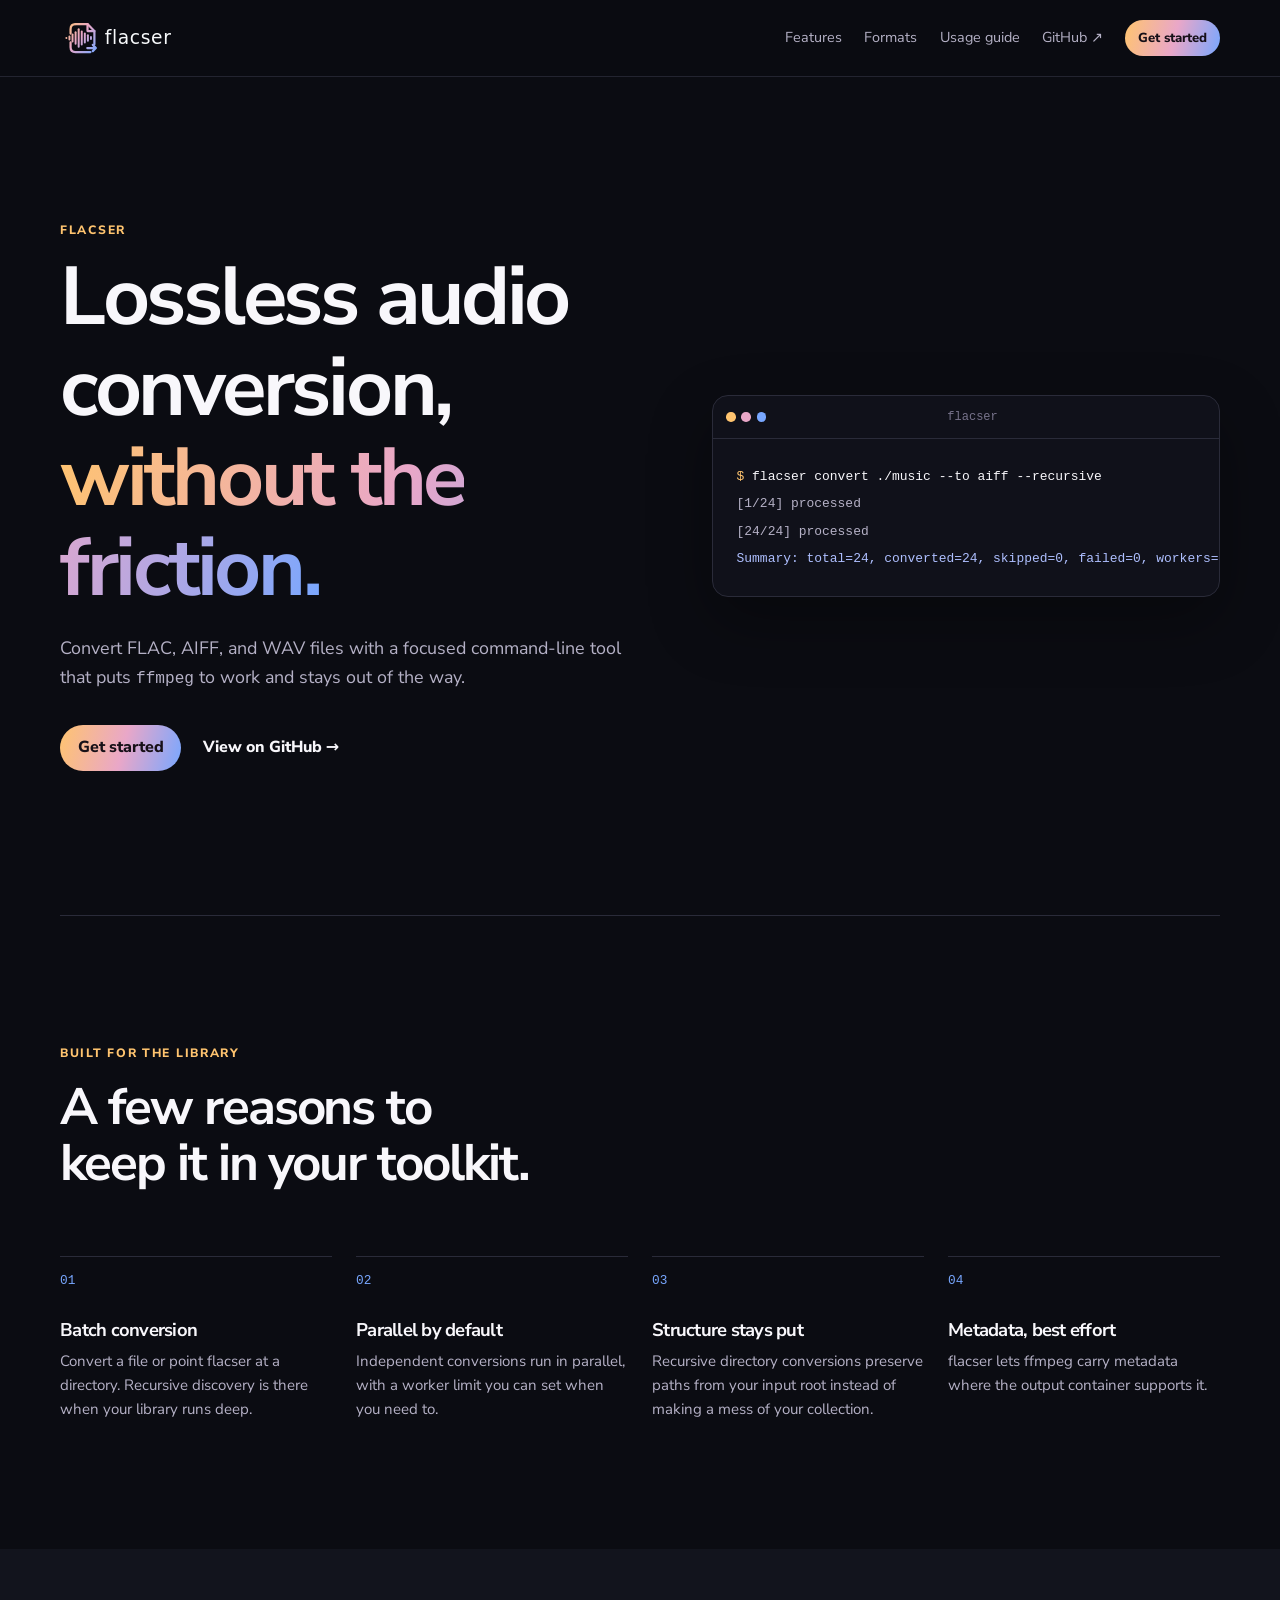
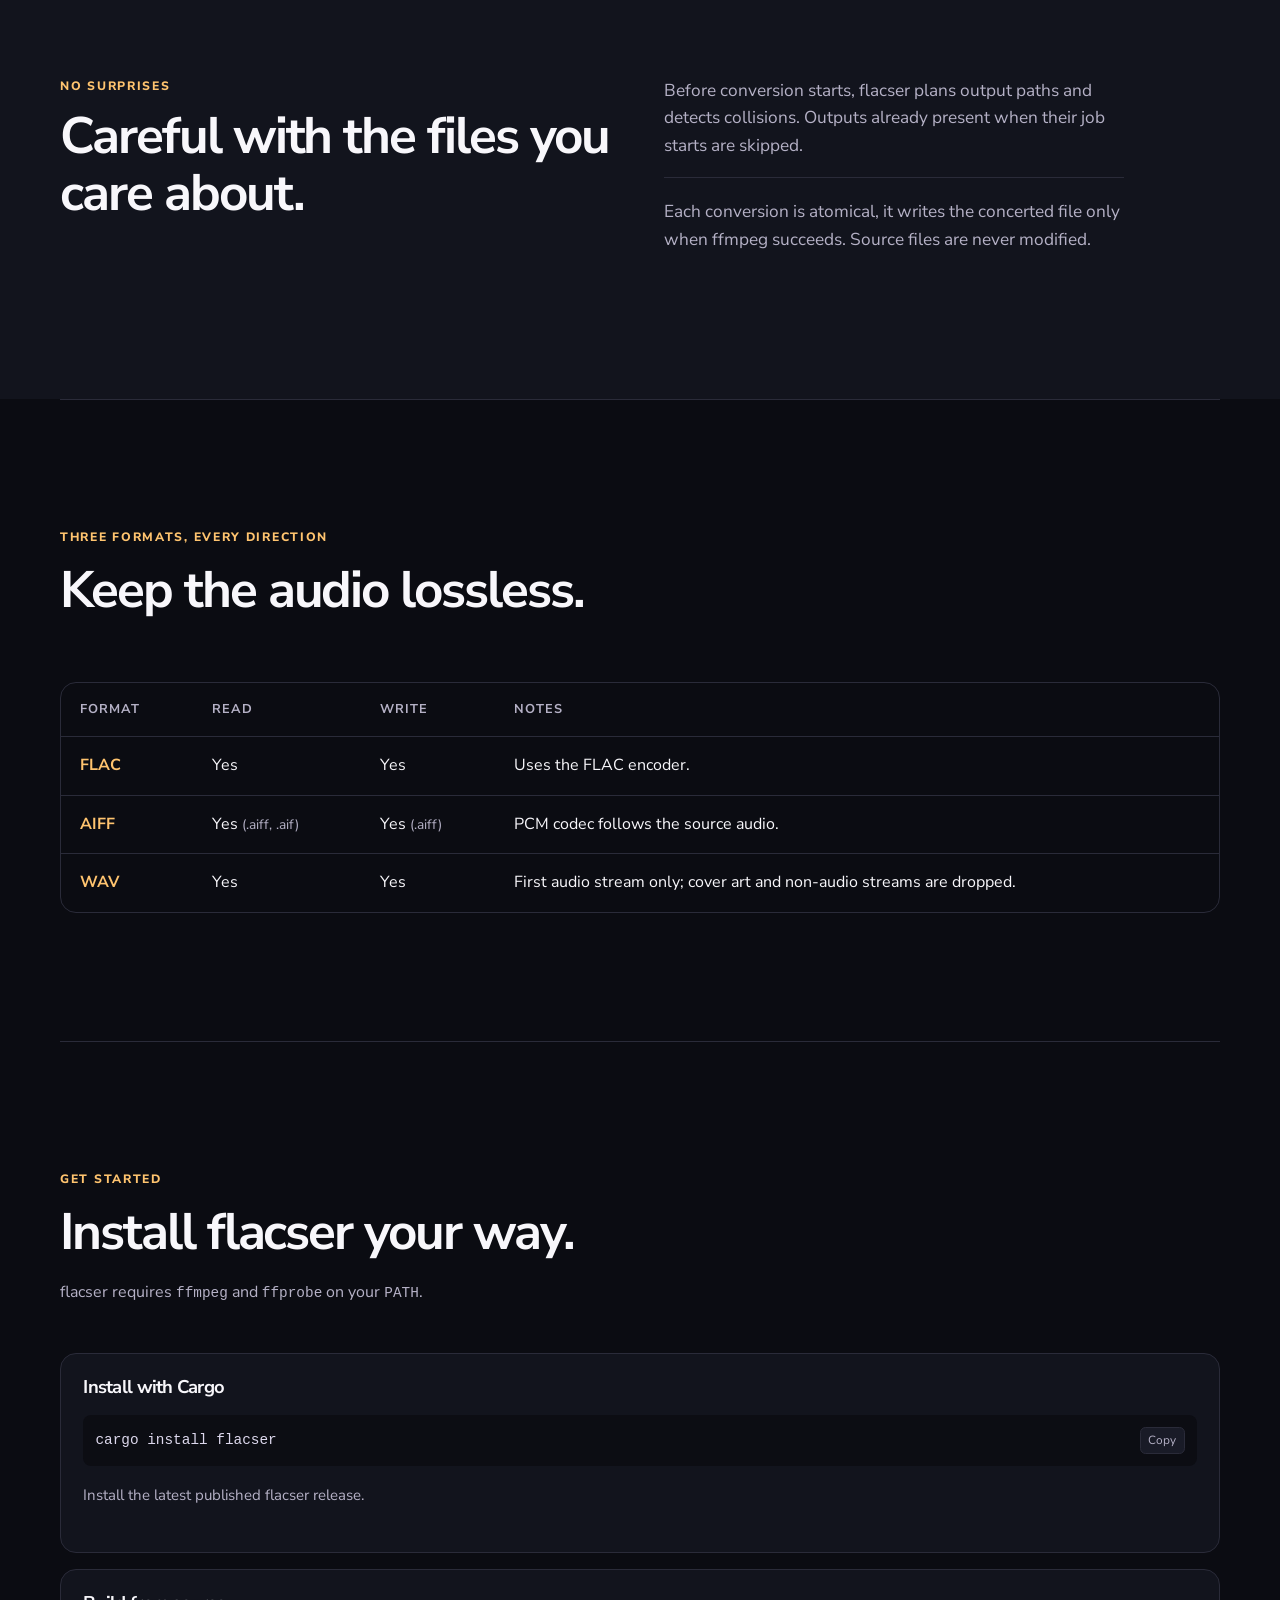
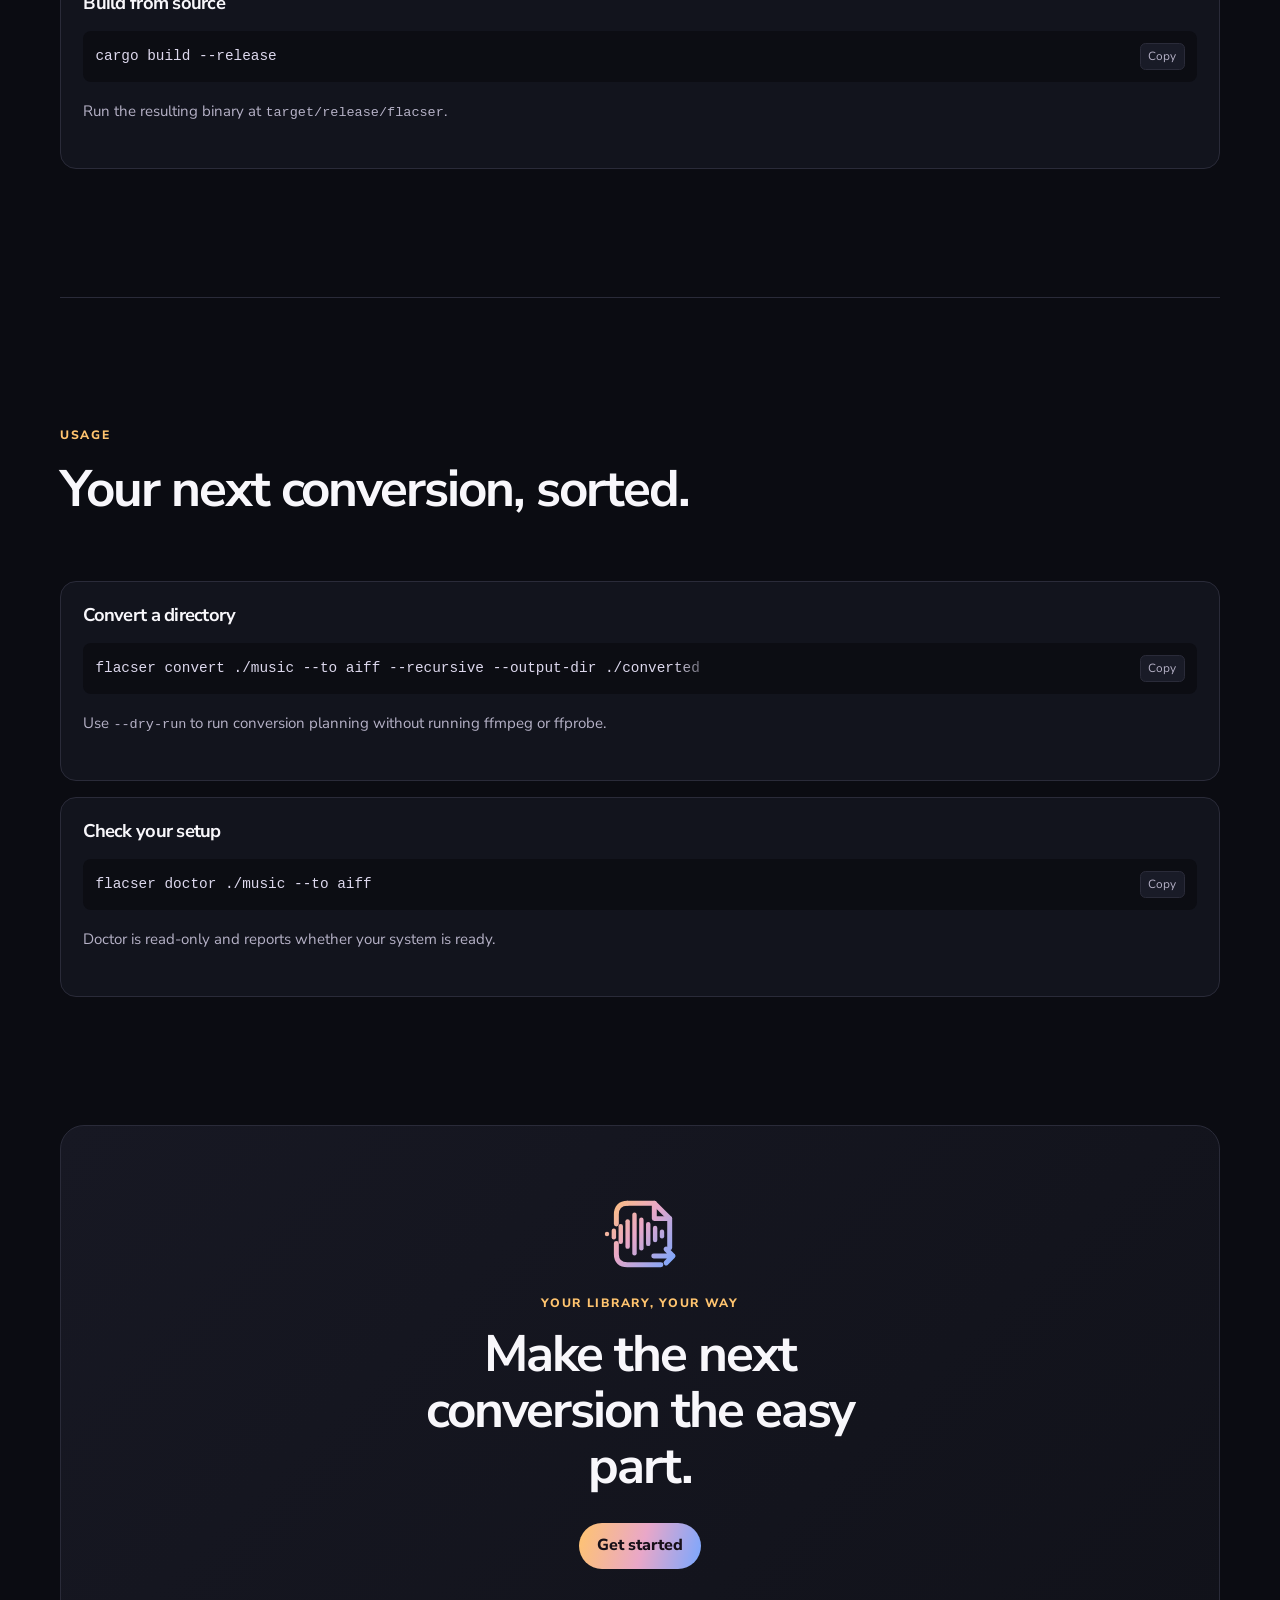
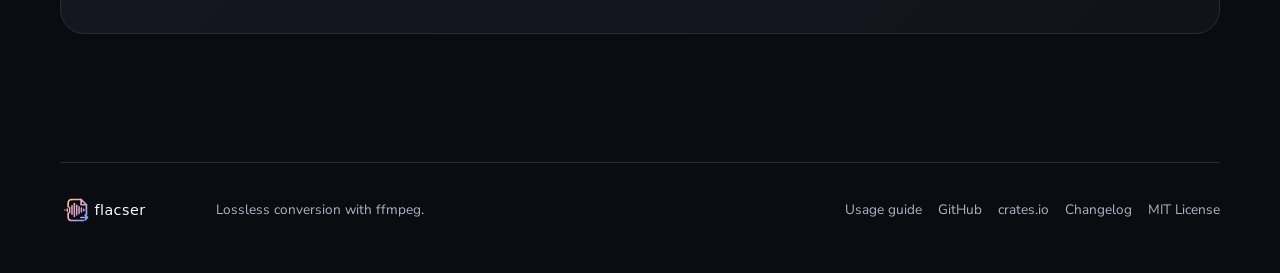
==== commit 562ec029: "Update index.html" ====
--- a/website/index.html
+++ b/website/index.html
@@ -68,7 +68,7 @@
     <section class="safety-wrap" id="safety" aria-labelledby="safety-title">
       <div class="section container safety">
         <div><p class="eyebrow">No surprises</p><h2 id="safety-title">Careful with the files you care about.</h2></div>
-        <div class="safety-copy"><p>Before conversion starts, flacser plans output paths and detects collisions. Outputs already present when their job starts are skipped.</p><p>Each conversion writes to a temporary file first, then moves it into place only when ffmpeg succeeds. Source files are never modified.</p></div>
+        <div class="safety-copy"><p>Before conversion starts, flacser plans output paths and detects collisions. Outputs already present when their job starts are skipped.</p><p>Each conversion is atomical, it writes the concerted file only when ffmpeg succeeds. Source files are never modified.</p></div>
       </div>
     </section>
 
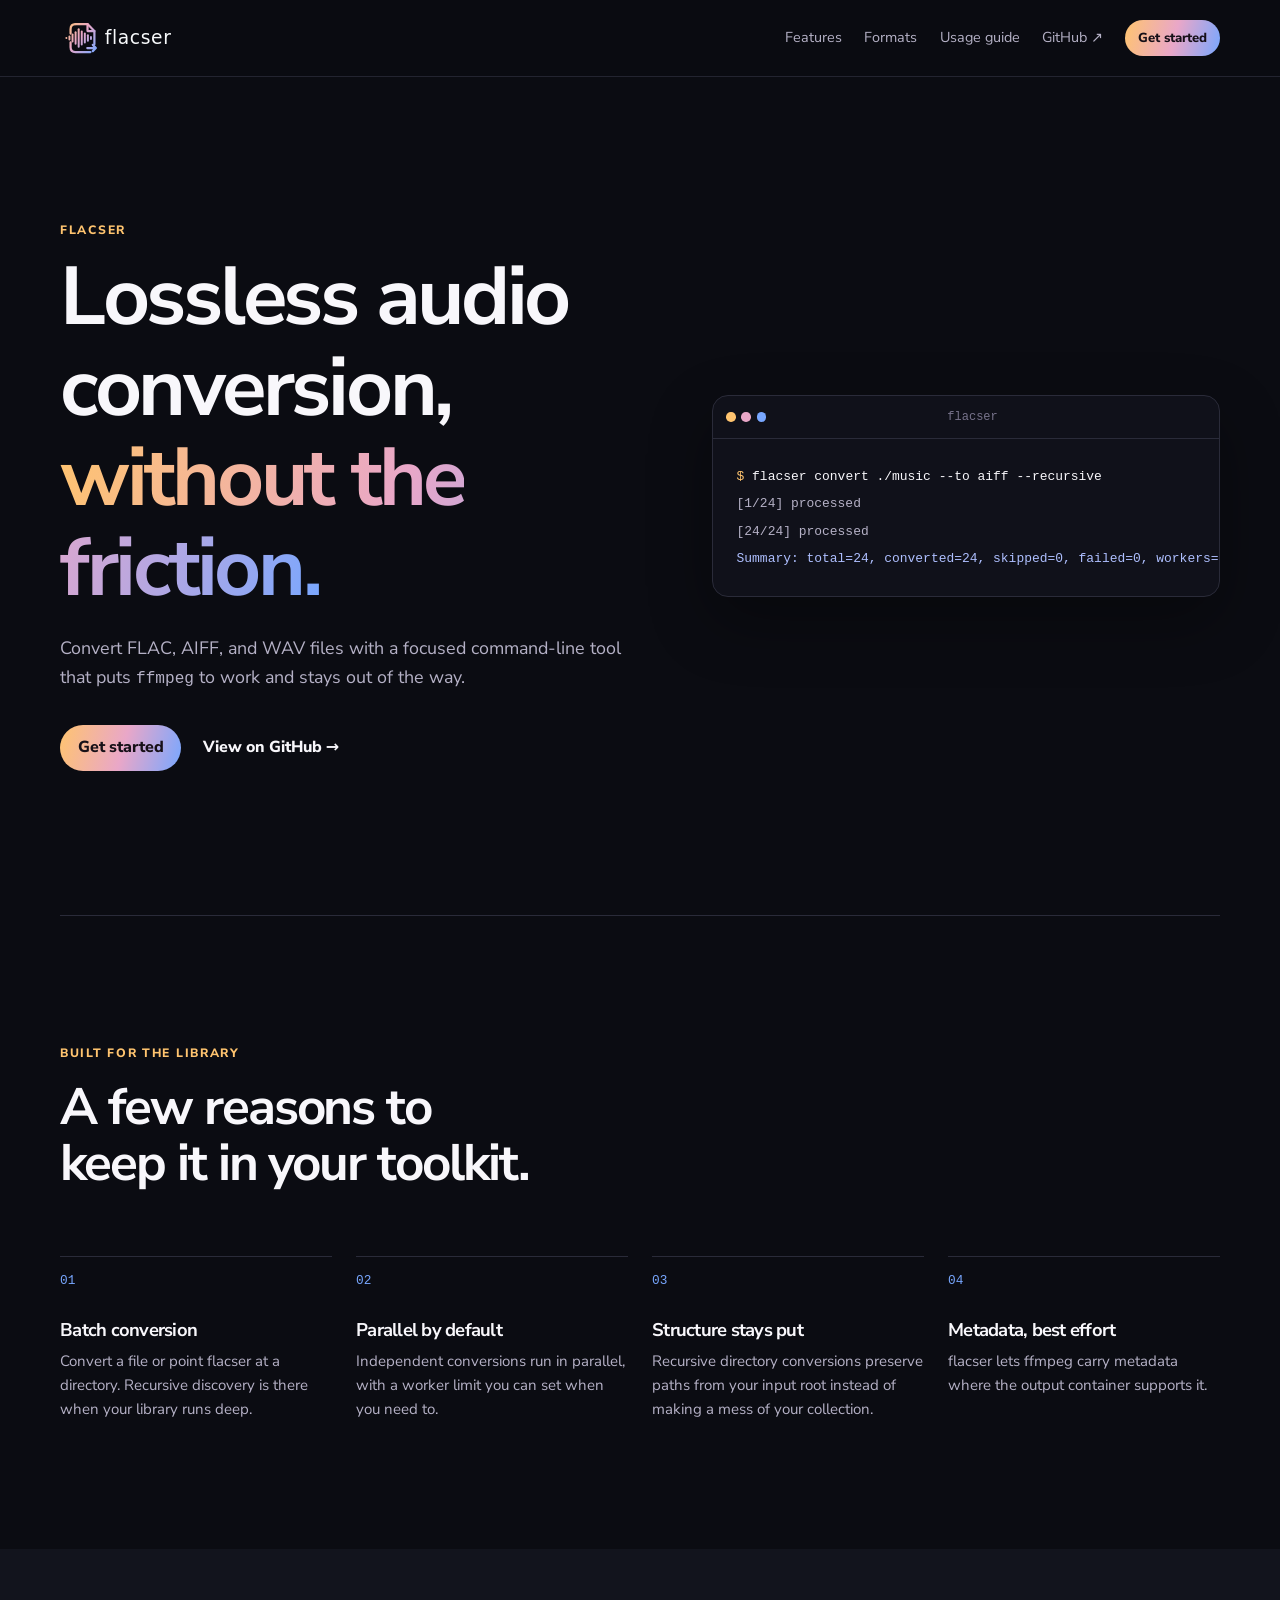
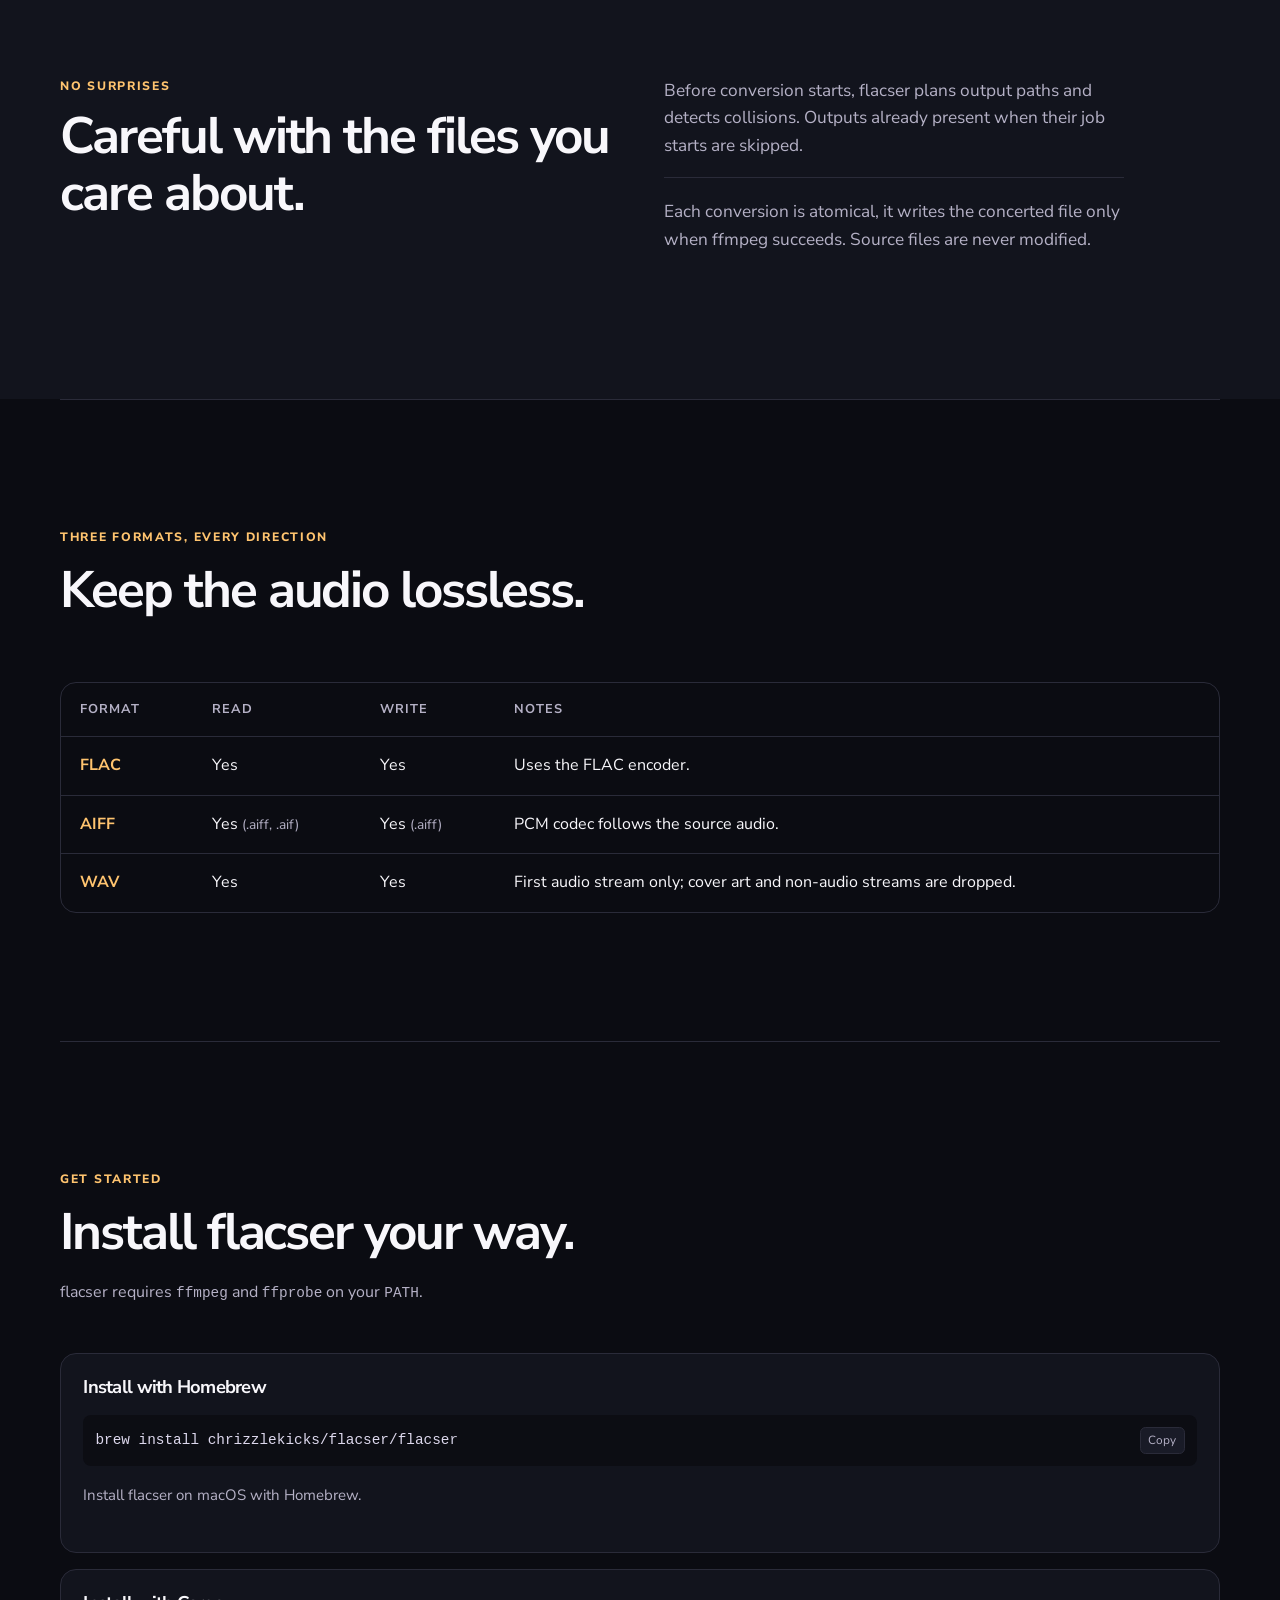
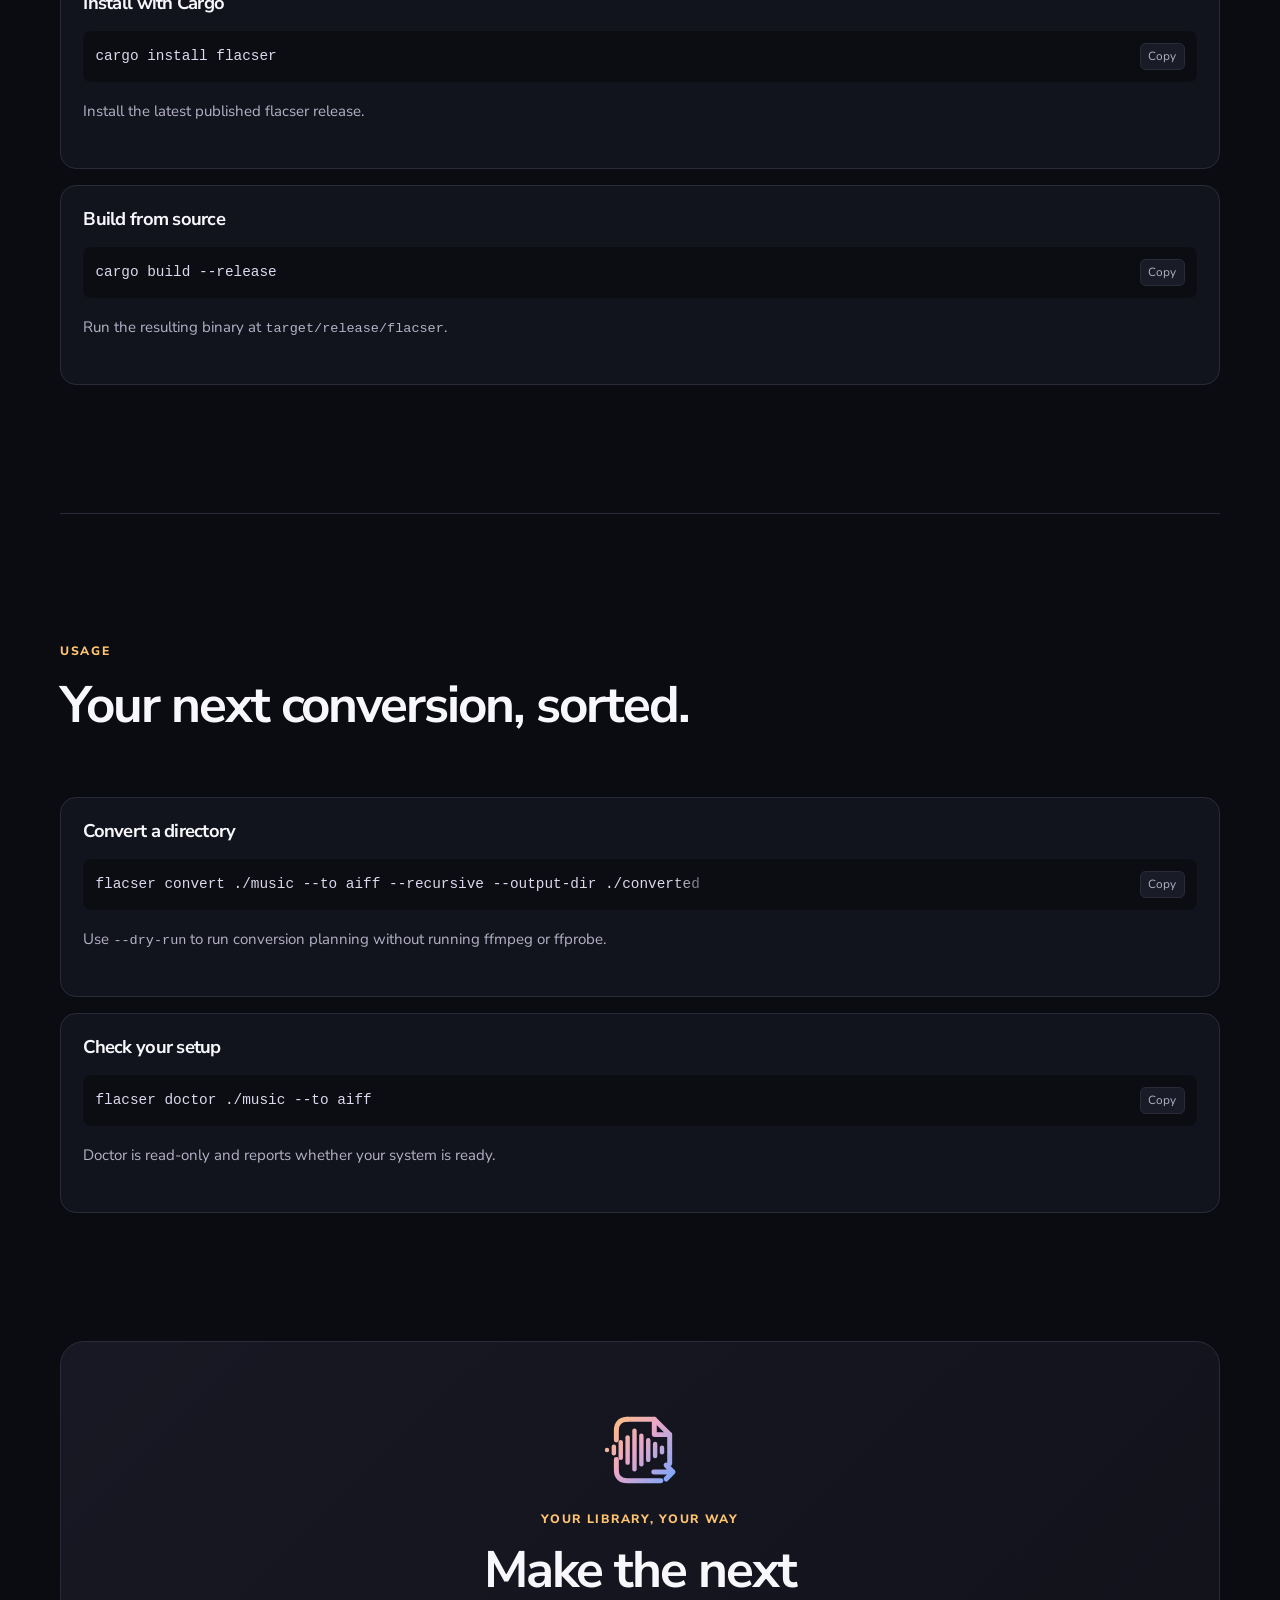
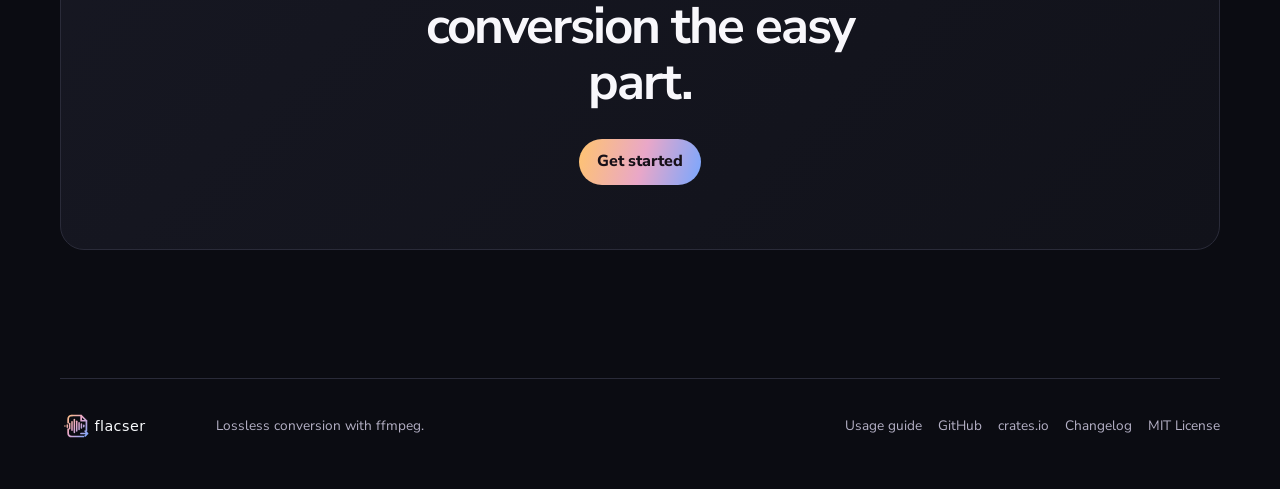
==== commit 5166acbe: "doc(flacser): update README.md and website to support installation via homebrew" ====
--- a/website/index.html
+++ b/website/index.html
@@ -89,6 +89,7 @@
     <section class="section container" id="get-started" aria-labelledby="get-started-title">
       <div class="section-heading"><p class="eyebrow">Get started</p><h2 id="get-started-title">Install flacser your way.</h2><p>flacser requires <code>ffmpeg</code> and <code>ffprobe</code> on your <code>PATH</code>.</p></div>
       <div class="code-grid">
+        <article class="code-card"><h3>Install with Homebrew</h3><div class="command"><code>brew install chrizzlekicks/flacser/flacser</code><button type="button" class="copy-button" data-copy="brew install chrizzlekicks/flacser/flacser" aria-label="Copy Homebrew install command">Copy</button></div><p>Install flacser on macOS with Homebrew.</p></article>
         <article class="code-card"><h3>Install with Cargo</h3><div class="command"><code>cargo install flacser</code><button type="button" class="copy-button" data-copy="cargo install flacser" aria-label="Copy Cargo install command">Copy</button></div><p>Install the latest published flacser release.</p></article>
         <article class="code-card"><h3>Build from source</h3><div class="command"><code>cargo build --release</code><button type="button" class="copy-button" data-copy="cargo build --release" aria-label="Copy build command">Copy</button></div><p>Run the resulting binary at <code>target/release/flacser</code>.</p></article>
       </div>
--- a/website/styles.css
+++ b/website/styles.css
@@ -82,7 +82,7 @@
 .final-cta { margin-bottom: clamp(5rem, 10vw, 8rem); padding: clamp(2rem, 6vw, 4rem); border: 1px solid var(--line); border-radius: calc(var(--radius) * 1.5); background: linear-gradient(135deg, #171823, #11121a); text-align: center; }.final-cta img { width: 5.5rem; margin: 0 auto 1rem; }.final-cta h2 { max-width: 15ch; margin-inline: auto; }.final-cta .button { margin-top: .75rem; }
 .footer { display: grid; grid-template-columns: auto 1fr auto; align-items: center; gap: 1.5rem; padding: 2rem 0 3rem; border-top: 1px solid var(--line); color: var(--muted); font-size: .85rem; }.footer img { width: 8.25rem; }.footer p { margin: 0; }.footer div { display: flex; flex-wrap: wrap; justify-content: end; gap: 1rem; }
 
-.docs-hero { padding-block: clamp(4rem, 9vw, 7rem) clamp(3rem, 7vw, 5rem); border-bottom: 1px solid var(--line); }.docs-hero h1 { max-width: 13ch; font-size: clamp(3rem, 6vw, 5.2rem); }.docs-layout { display: grid; grid-template-columns: 12rem minmax(0, 1fr); gap: clamp(2.5rem, 7vw, 7rem); padding-block: clamp(4rem, 8vw, 7rem); }.docs-toc { align-self: start; position: sticky; top: 6.5rem; display: grid; gap: .5rem; font-size: .9rem; color: var(--muted); }.docs-toc .eyebrow { margin-bottom: .25rem; }.docs-toc a:hover { color: var(--text); }.docs-content { max-width: 48rem; }.docs-content section + section { padding-top: clamp(4rem, 8vw, 6rem); border-top: 1px solid var(--line); }.docs-content h2 { max-width: 20ch; font-size: clamp(1.6rem, 3vw, 2.1rem); text-wrap: balance; }.docs-content h3 { margin-top: 2rem; font-size: 1.25rem; }.docs-content p, .docs-content li, .docs-list { color: var(--muted); }.docs-cards { grid-template-columns: repeat(2, 1fr); margin-bottom: 1.5rem; }.docs-cards .code-card { min-width: 0; min-height: 0; }.callout { margin: 2rem 0; padding: 1.35rem; border: 1px solid var(--line); border-left: 3px solid var(--peach); border-radius: var(--radius); background: var(--surface); }.callout h3, .docs-cards h3 { margin-top: 0; }.callout p { margin-bottom: 1rem; }.docs-list { margin: 1.5rem 0; }.docs-list div { display: grid; grid-template-columns: minmax(10rem, .8fr) 2fr; gap: 1rem; padding: 1rem 0; border-top: 1px solid var(--line); }.docs-list div:last-child { border-bottom: 1px solid var(--line); }.docs-list dt { color: var(--text); font-weight: 800; }.docs-list dd { margin: 0; }.docs-bullets { padding-left: 1.2rem; color: var(--muted); }.docs-bullets li + li { margin-top: .8rem; }
+.docs-hero { padding-block: clamp(4rem, 9vw, 7rem) clamp(3rem, 7vw, 5rem); border-bottom: 1px solid var(--line); }.docs-hero h1 { max-width: 13ch; font-size: clamp(3rem, 6vw, 5.2rem); }.docs-layout { display: grid; grid-template-columns: 12rem minmax(0, 1fr); gap: clamp(2.5rem, 7vw, 7rem); padding-block: clamp(4rem, 8vw, 7rem); }.docs-toc { align-self: start; position: sticky; top: 6.5rem; display: grid; gap: .5rem; font-size: .9rem; color: var(--muted); }.docs-toc .eyebrow { margin-bottom: .25rem; }.docs-toc a:hover { color: var(--text); }.docs-content { max-width: 48rem; }.docs-content section + section { padding-top: clamp(4rem, 8vw, 6rem); border-top: 1px solid var(--line); }.docs-content h2 { max-width: 20ch; font-size: clamp(1.6rem, 3vw, 2.1rem); text-wrap: balance; }.docs-content h3 { margin-top: 2rem; font-size: 1.25rem; }.docs-content p, .docs-content li, .docs-list { color: var(--muted); }.docs-cards { grid-template-columns: repeat(2, 1fr); margin-bottom: 1.5rem; }.docs-cards .docs-card-full { grid-column: 1 / -1; }.docs-cards .code-card { min-width: 0; min-height: 0; }.callout { margin: 2rem 0; padding: 1.35rem; border: 1px solid var(--line); border-left: 3px solid var(--peach); border-radius: var(--radius); background: var(--surface); }.callout h3, .docs-cards h3 { margin-top: 0; }.callout p { margin-bottom: 1rem; }.docs-list { margin: 1.5rem 0; }.docs-list div { display: grid; grid-template-columns: minmax(10rem, .8fr) 2fr; gap: 1rem; padding: 1rem 0; border-top: 1px solid var(--line); }.docs-list div:last-child { border-bottom: 1px solid var(--line); }.docs-list dt { color: var(--text); font-weight: 800; }.docs-list dd { margin: 0; }.docs-bullets { padding-left: 1.2rem; color: var(--muted); }.docs-bullets li + li { margin-top: .8rem; }
 
 @media (max-width: 900px) { .benefits { grid-template-columns: repeat(2, 1fr); }.docs-layout { grid-template-columns: 1fr; }.docs-toc { position: static; grid-template-columns: repeat(2, 1fr); padding-bottom: 2rem; border-bottom: 1px solid var(--line); }.docs-toc .eyebrow { grid-column: 1 / -1; } }
 @media (max-width: 800px) { .menu-button { display: block; }.nav-links { display: none; position: absolute; top: 4.75rem; right: var(--space); left: var(--space); align-items: stretch; padding: 1rem; border: 1px solid var(--line); border-radius: 0 0 var(--radius) var(--radius); background: var(--surface); }.nav-links.is-open { display: flex; flex-direction: column; }.nav-links .button { margin-top: .4rem; }.hero, .safety { grid-template-columns: 1fr; }.hero { min-height: auto; }.benefits, .code-grid { grid-template-columns: repeat(2, 1fr); }.footer { grid-template-columns: 1fr; }.footer div { justify-content: start; } }
